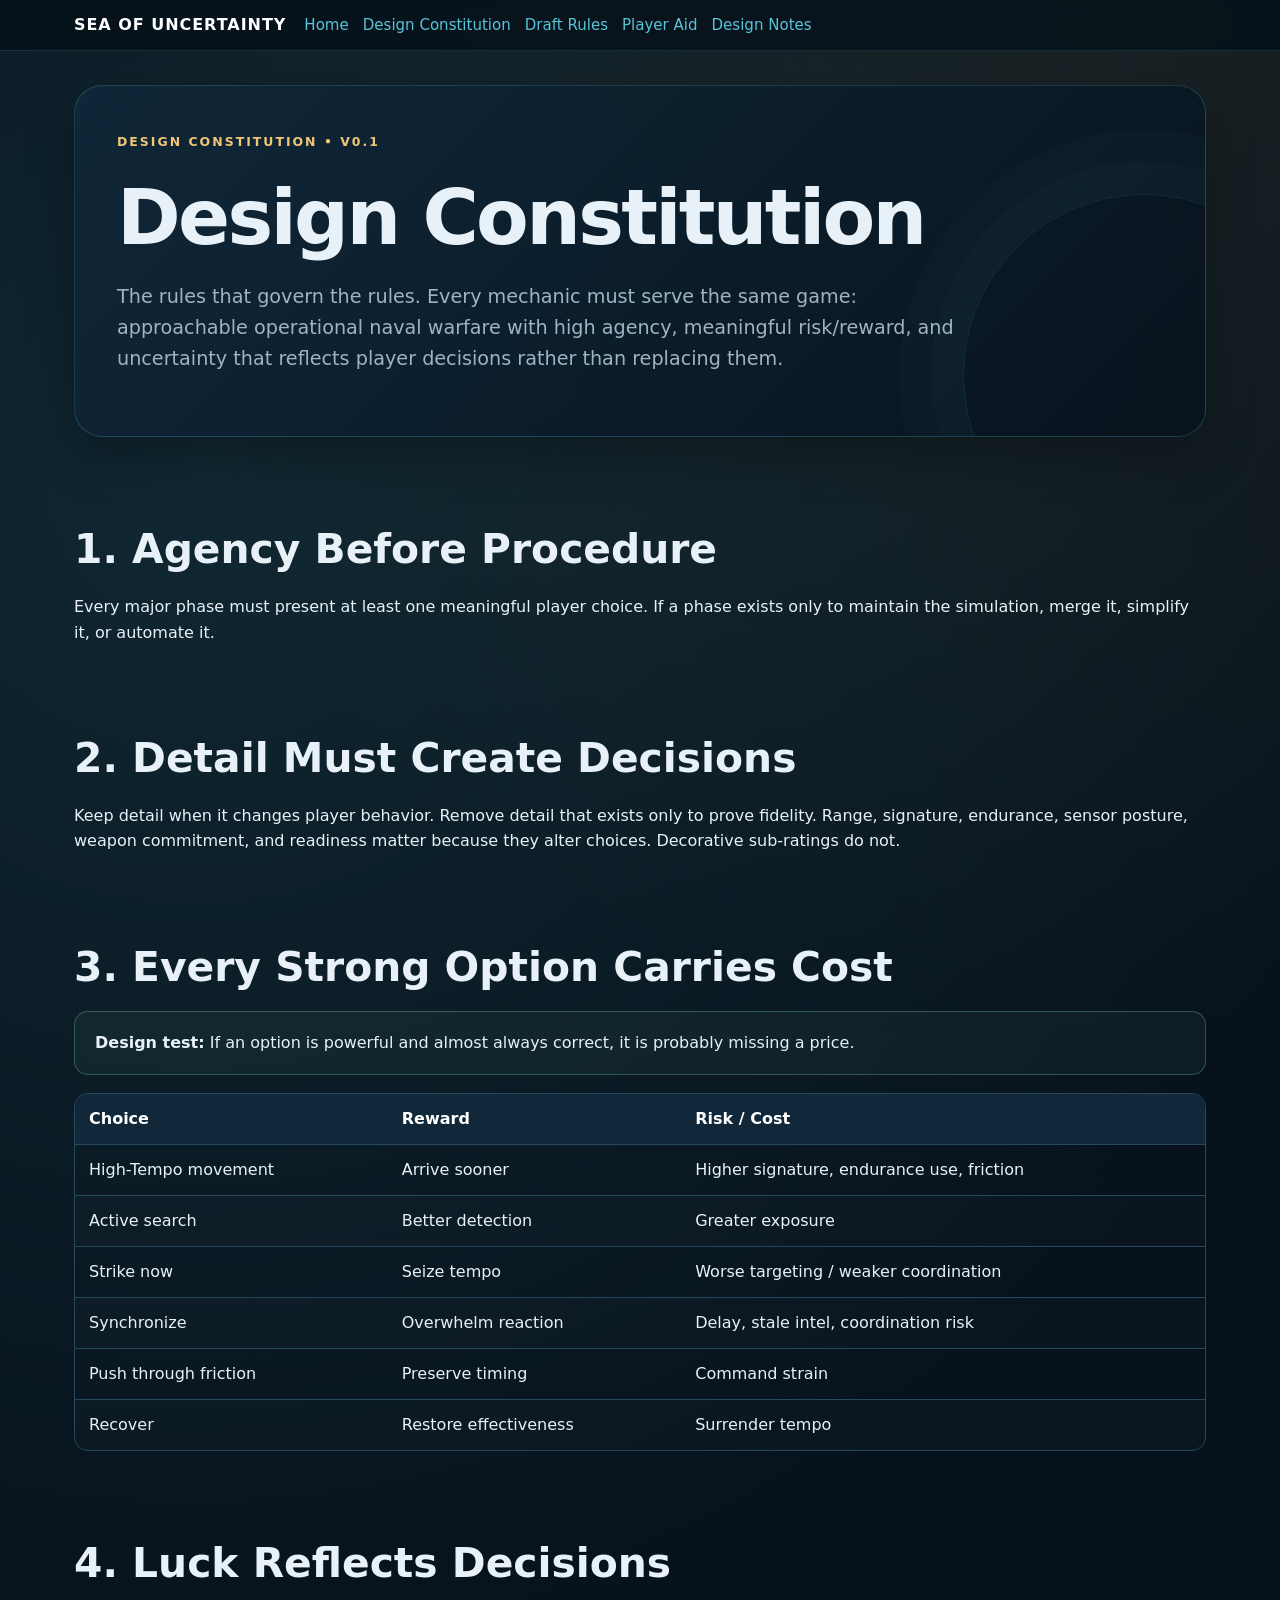
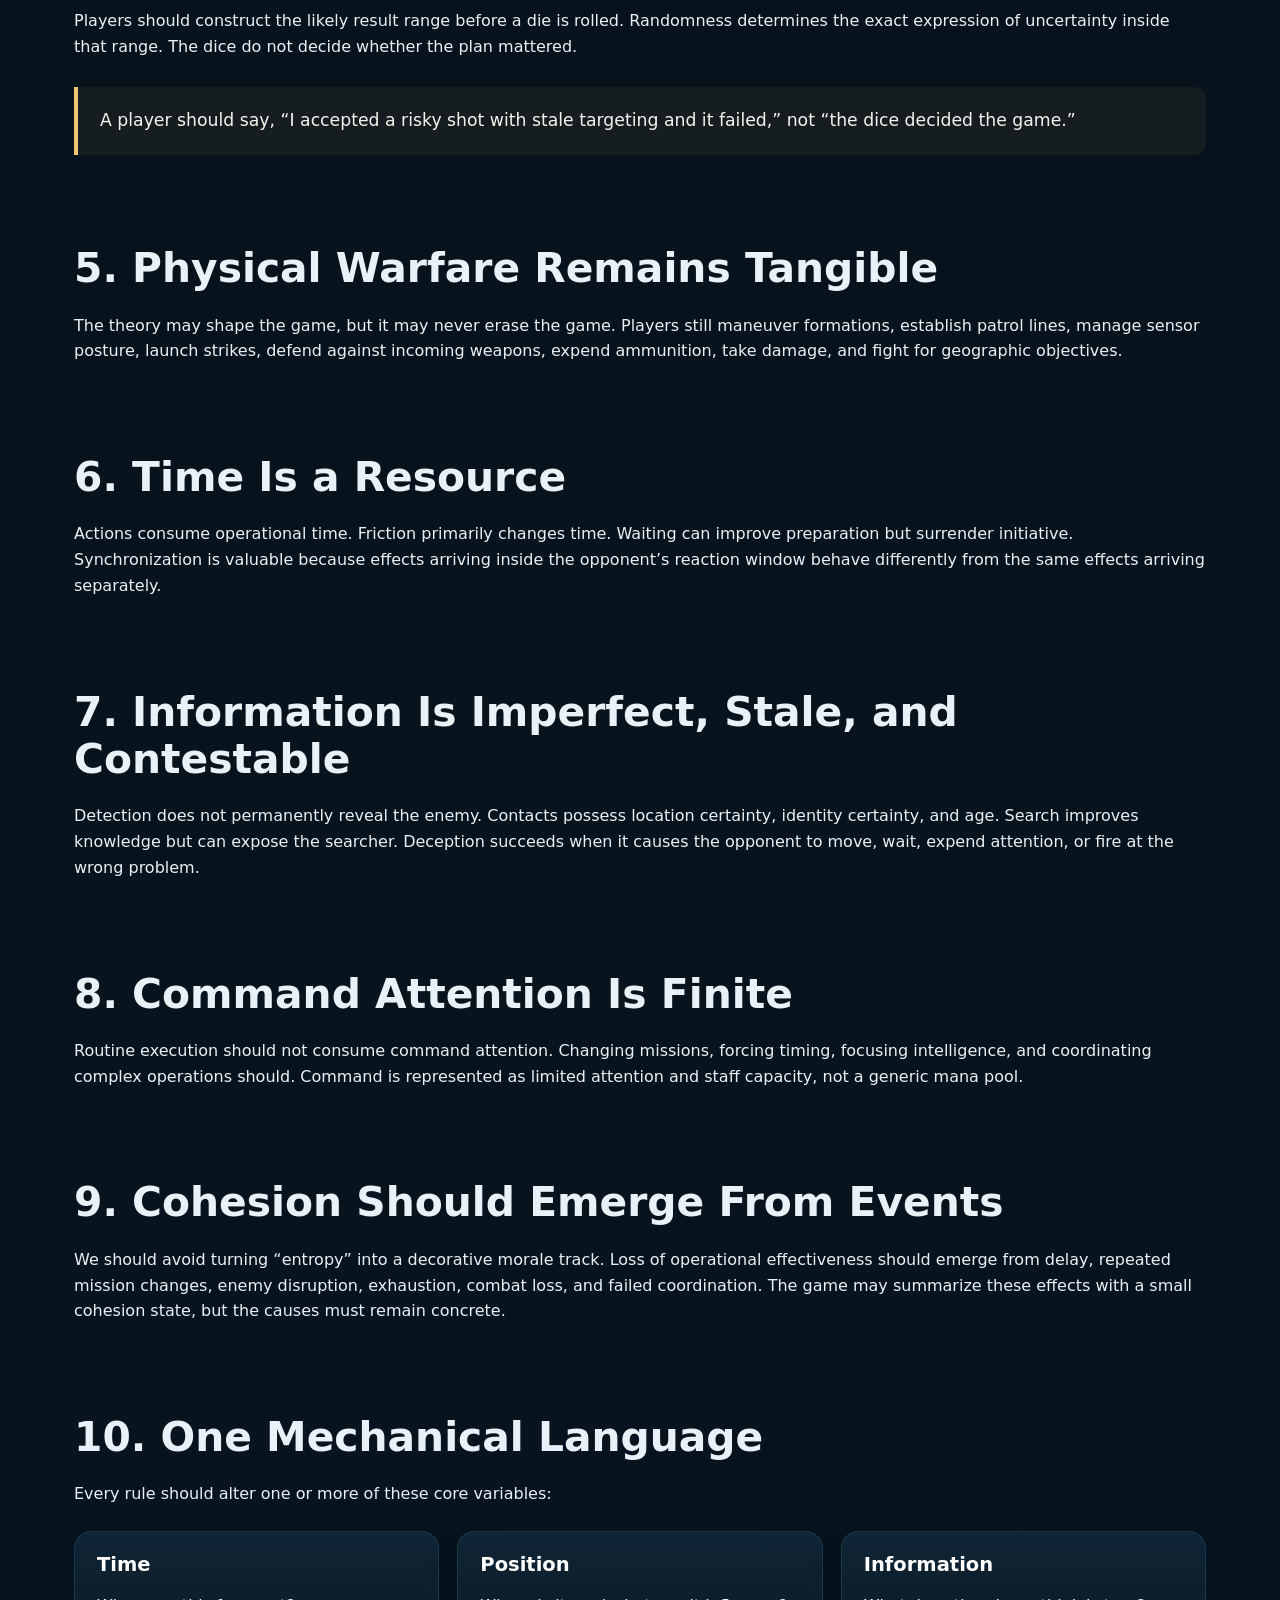
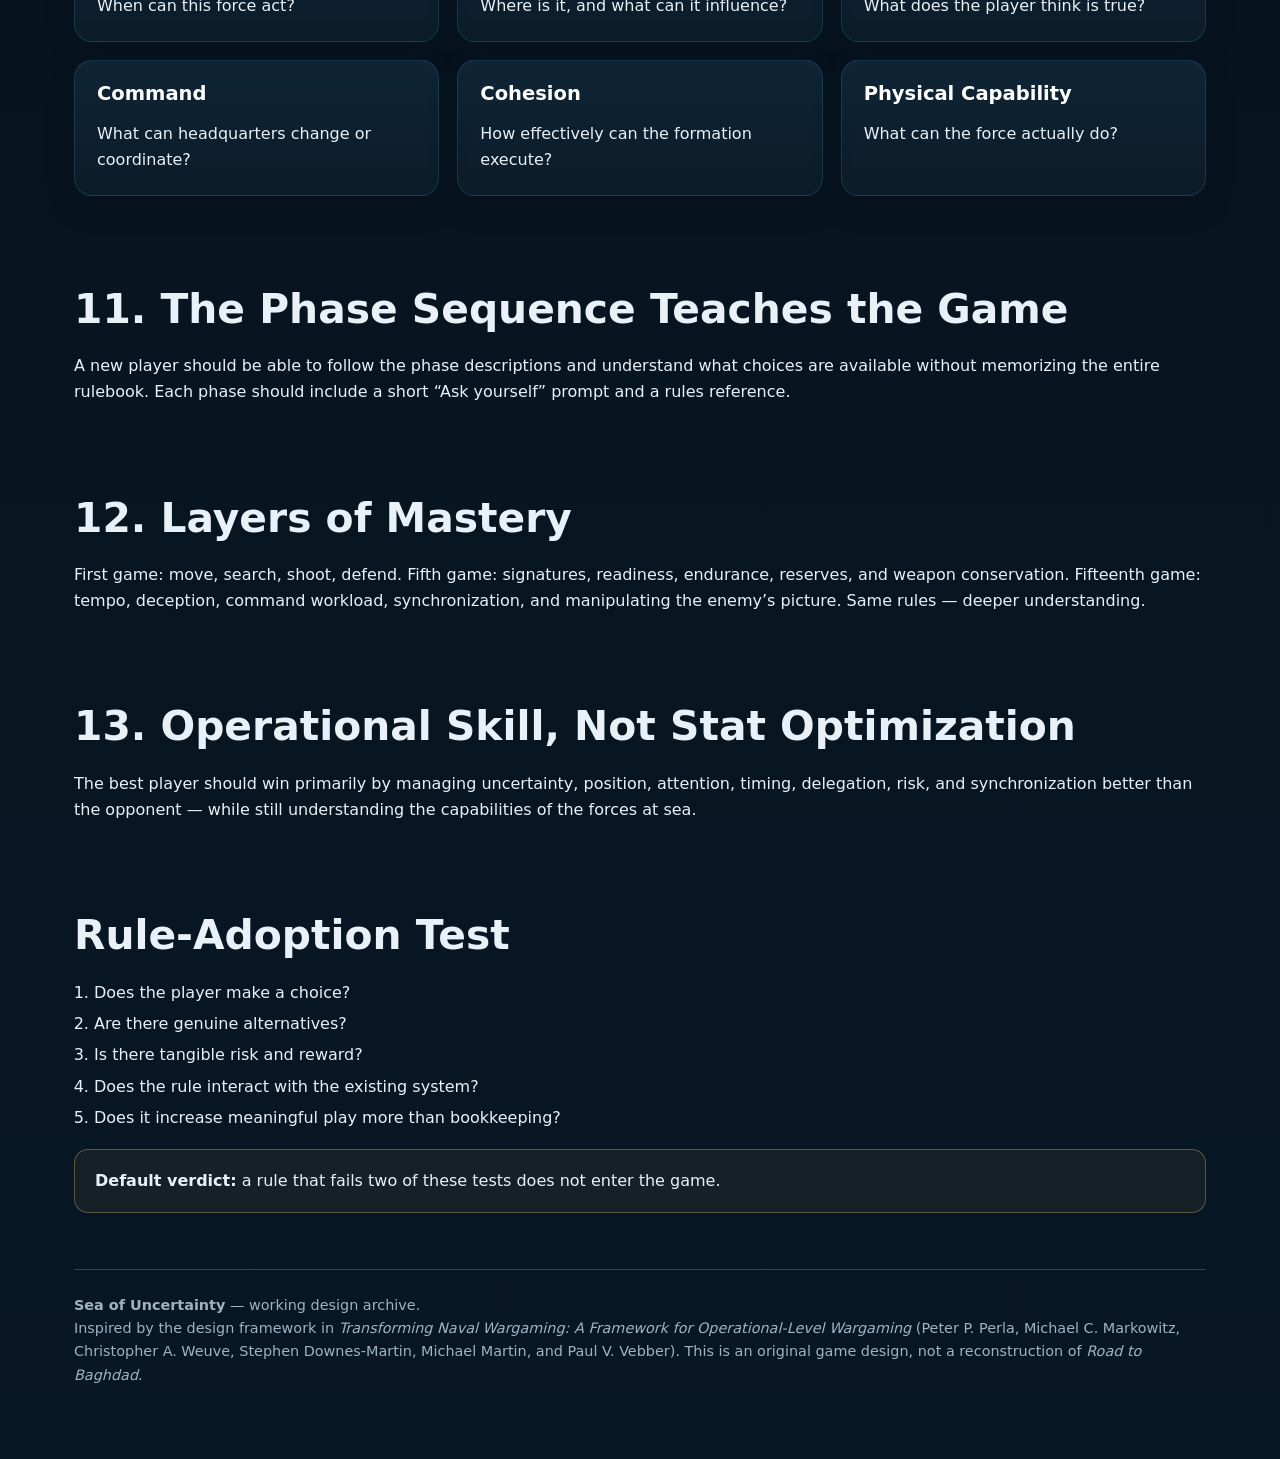
==== docs/rules/SeaOfUncertainty/01_design_constitution.html @ 9f47f304 "Adding the new design for Sea Of Uncertainty rules to the repo" ====
<!doctype html><html lang="en"><head><meta charset="utf-8"><meta name="viewport" content="width=device-width,initial-scale=1">
<title>Sea of Uncertainty — Design Constitution</title><link rel="stylesheet" href="styles.css"></head><body>
<div class="site-nav"><div class="inner">
  <div class="brand">Sea of Uncertainty</div>
  <div class="navlinks">
    <a href="index.html">Home</a>
    <a href="01_design_constitution.html">Design Constitution</a>
    <a href="02_draft_rules_v0_3.html">Draft Rules</a>
    <a href="03_player_aid.html">Player Aid</a>
    <a href="04_design_notes.html">Design Notes</a>
  </div>
</div></div>
<main class="wrap">
<section class="hero"><span class="kicker">Design Constitution • v0.1</span><h1>Design Constitution</h1>
<p class="subtitle">The rules that govern the rules. Every mechanic must serve the same game: approachable operational naval warfare with high agency, meaningful risk/reward, and uncertainty that reflects player decisions rather than replacing them.</p></section>

<h2>1. Agency Before Procedure</h2>
<p>Every major phase must present at least one meaningful player choice. If a phase exists only to maintain the simulation, merge it, simplify it, or automate it.</p>

<h2>2. Detail Must Create Decisions</h2>
<p>Keep detail when it changes player behavior. Remove detail that exists only to prove fidelity. Range, signature, endurance, sensor posture, weapon commitment, and readiness matter because they alter choices. Decorative sub-ratings do not.</p>

<h2>3. Every Strong Option Carries Cost</h2>
<div class="callout good"><strong>Design test:</strong> If an option is powerful and almost always correct, it is probably missing a price.</div>
<table><thead><tr><th>Choice</th><th>Reward</th><th>Risk / Cost</th></tr></thead><tbody>
<tr><td>High-Tempo movement</td><td>Arrive sooner</td><td>Higher signature, endurance use, friction</td></tr>
<tr><td>Active search</td><td>Better detection</td><td>Greater exposure</td></tr>
<tr><td>Strike now</td><td>Seize tempo</td><td>Worse targeting / weaker coordination</td></tr>
<tr><td>Synchronize</td><td>Overwhelm reaction</td><td>Delay, stale intel, coordination risk</td></tr>
<tr><td>Push through friction</td><td>Preserve timing</td><td>Command strain</td></tr>
<tr><td>Recover</td><td>Restore effectiveness</td><td>Surrender tempo</td></tr>
</tbody></table>

<h2>4. Luck Reflects Decisions</h2>
<p>Players should construct the likely result range before a die is rolled. Randomness determines the exact expression of uncertainty inside that range. The dice do not decide whether the plan mattered.</p>
<div class="quote">A player should say, “I accepted a risky shot with stale targeting and it failed,” not “the dice decided the game.”</div>

<h2>5. Physical Warfare Remains Tangible</h2>
<p>The theory may shape the game, but it may never erase the game. Players still maneuver formations, establish patrol lines, manage sensor posture, launch strikes, defend against incoming weapons, expend ammunition, take damage, and fight for geographic objectives.</p>

<h2>6. Time Is a Resource</h2>
<p>Actions consume operational time. Friction primarily changes time. Waiting can improve preparation but surrender initiative. Synchronization is valuable because effects arriving inside the opponent’s reaction window behave differently from the same effects arriving separately.</p>

<h2>7. Information Is Imperfect, Stale, and Contestable</h2>
<p>Detection does not permanently reveal the enemy. Contacts possess location certainty, identity certainty, and age. Search improves knowledge but can expose the searcher. Deception succeeds when it causes the opponent to move, wait, expend attention, or fire at the wrong problem.</p>

<h2>8. Command Attention Is Finite</h2>
<p>Routine execution should not consume command attention. Changing missions, forcing timing, focusing intelligence, and coordinating complex operations should. Command is represented as limited attention and staff capacity, not a generic mana pool.</p>

<h2>9. Cohesion Should Emerge From Events</h2>
<p>We should avoid turning “entropy” into a decorative morale track. Loss of operational effectiveness should emerge from delay, repeated mission changes, enemy disruption, exhaustion, combat loss, and failed coordination. The game may summarize these effects with a small cohesion state, but the causes must remain concrete.</p>

<h2>10. One Mechanical Language</h2>
<p>Every rule should alter one or more of these core variables:</p>
<div class="grid">
<div class="card"><h3>Time</h3><p>When can this force act?</p></div>
<div class="card"><h3>Position</h3><p>Where is it, and what can it influence?</p></div>
<div class="card"><h3>Information</h3><p>What does the player think is true?</p></div>
<div class="card"><h3>Command</h3><p>What can headquarters change or coordinate?</p></div>
<div class="card"><h3>Cohesion</h3><p>How effectively can the formation execute?</p></div>
<div class="card"><h3>Physical Capability</h3><p>What can the force actually do?</p></div>
</div>

<h2>11. The Phase Sequence Teaches the Game</h2>
<p>A new player should be able to follow the phase descriptions and understand what choices are available without memorizing the entire rulebook. Each phase should include a short “Ask yourself” prompt and a rules reference.</p>

<h2>12. Layers of Mastery</h2>
<p>First game: move, search, shoot, defend. Fifth game: signatures, readiness, endurance, reserves, and weapon conservation. Fifteenth game: tempo, deception, command workload, synchronization, and manipulating the enemy’s picture. Same rules — deeper understanding.</p>

<h2>13. Operational Skill, Not Stat Optimization</h2>
<p>The best player should win primarily by managing uncertainty, position, attention, timing, delegation, risk, and synchronization better than the opponent — while still understanding the capabilities of the forces at sea.</p>

<h2>Rule-Adoption Test</h2>
<ol>
<li>Does the player make a choice?</li>
<li>Are there genuine alternatives?</li>
<li>Is there tangible risk and reward?</li>
<li>Does the rule interact with the existing system?</li>
<li>Does it increase meaningful play more than bookkeeping?</li>
</ol>
<div class="callout warn"><strong>Default verdict:</strong> a rule that fails two of these tests does not enter the game.</div>

<footer>
  <strong>Sea of Uncertainty</strong> — working design archive.<br>
  Inspired by the design framework in <em>Transforming Naval Wargaming: A Framework for Operational-Level Wargaming</em>
  (Peter P. Perla, Michael C. Markowitz, Christopher A. Weuve, Stephen Downes-Martin, Michael Martin, and Paul V. Vebber).
  This is an original game design, not a reconstruction of <em>Road to Baghdad</em>.
</footer>
</main></body></html>
---- docs/rules/SeaOfUncertainty/styles.css ----
:root{
  --ink:#e8f1f7;
  --muted:#9fb3c3;
  --bg:#07131d;
  --panel:#0c1d2a;
  --panel2:#10283a;
  --line:#28485d;
  --accent:#59c3d9;
  --accent2:#f0c674;
  --danger:#ef7d7d;
  --good:#80cfa9;
  --shadow:0 18px 50px rgba(0,0,0,.28);
  --radius:18px;
}
*{box-sizing:border-box}
html{scroll-behavior:smooth}
body{
  margin:0;
  font-family:Inter,ui-sans-serif,system-ui,-apple-system,Segoe UI,Roboto,Helvetica,Arial,sans-serif;
  color:var(--ink);
  background:
    radial-gradient(circle at 15% 10%, rgba(89,195,217,.12), transparent 28%),
    radial-gradient(circle at 85% 0%, rgba(240,198,116,.08), transparent 22%),
    linear-gradient(180deg,#06111a 0%,#07131d 55%,#081724 100%);
  line-height:1.62;
}
a{color:var(--accent);text-decoration:none}
a:hover{text-decoration:underline}
.wrap{max-width:1180px;margin:0 auto;padding:34px 24px 72px}
.site-nav{
  position:sticky;top:0;z-index:10;
  backdrop-filter:blur(16px);
  background:rgba(6,17,26,.84);
  border-bottom:1px solid rgba(89,195,217,.16);
}
.site-nav .inner{
  max-width:1180px;margin:0 auto;padding:12px 24px;
  display:flex;gap:18px;align-items:center;flex-wrap:wrap;
}
.brand{font-weight:800;letter-spacing:.06em;text-transform:uppercase;color:#fff}
.navlinks{display:flex;gap:14px;flex-wrap:wrap;font-size:.94rem}
.hero{
  padding:42px;
  border:1px solid rgba(89,195,217,.22);
  background:linear-gradient(135deg,rgba(16,40,58,.92),rgba(7,19,29,.95));
  border-radius:28px;
  box-shadow:var(--shadow);
  position:relative;
  overflow:hidden;
}
.hero:after{
  content:"";
  position:absolute;inset:auto -120px -120px auto;
  width:360px;height:360px;border-radius:50%;
  border:1px solid rgba(89,195,217,.12);
  box-shadow:0 0 0 32px rgba(89,195,217,.025),0 0 0 64px rgba(89,195,217,.018);
}
.kicker{
  display:inline-block;
  font-size:.78rem;font-weight:800;letter-spacing:.16em;text-transform:uppercase;
  color:var(--accent2);margin-bottom:10px
}
h1,h2,h3{line-height:1.15}
h1{font-size:clamp(2.5rem,6vw,5.3rem);margin:.15em 0 .2em;letter-spacing:-.035em}
h2{font-size:clamp(1.7rem,3.2vw,2.55rem);margin:2.2em 0 .5em}
h3{font-size:1.22rem;margin:1.7em 0 .4em;color:#fff}
.subtitle{font-size:1.2rem;color:var(--muted);max-width:850px}
.quote{
  margin:28px 0;padding:20px 22px;border-left:4px solid var(--accent2);
  background:rgba(240,198,116,.06);border-radius:0 12px 12px 0;
  font-size:1.08rem;color:#f5f3eb
}
.grid{display:grid;grid-template-columns:repeat(12,1fr);gap:18px;margin:24px 0}
.card{
  grid-column:span 4;
  padding:22px;border-radius:var(--radius);
  background:linear-gradient(180deg,rgba(16,40,58,.86),rgba(12,29,42,.86));
  border:1px solid rgba(89,195,217,.16);
  box-shadow:0 12px 30px rgba(0,0,0,.16)
}
.card h3{margin-top:0}
.card p:last-child{margin-bottom:0}
.wide{grid-column:span 6}
.full{grid-column:1/-1}
.badge{
  display:inline-flex;align-items:center;gap:7px;
  padding:4px 9px;border-radius:999px;background:rgba(89,195,217,.1);
  color:var(--accent);border:1px solid rgba(89,195,217,.16);
  font-size:.75rem;font-weight:800;letter-spacing:.04em;text-transform:uppercase
}
table{width:100%;border-collapse:separate;border-spacing:0;margin:16px 0 28px;overflow:hidden;border-radius:14px;border:1px solid var(--line)}
th,td{padding:12px 14px;border-bottom:1px solid var(--line);vertical-align:top}
th{background:#10283a;text-align:left;color:#fff}
tr:last-child td{border-bottom:none}
tr:nth-child(even) td{background:rgba(255,255,255,.012)}
.callout{
  padding:18px 20px;margin:18px 0;border:1px solid rgba(89,195,217,.2);
  background:rgba(89,195,217,.055);border-radius:14px
}
.callout.good{border-color:rgba(128,207,169,.3);background:rgba(128,207,169,.06)}
.callout.warn{border-color:rgba(240,198,116,.32);background:rgba(240,198,116,.06)}
.callout.danger{border-color:rgba(239,125,125,.28);background:rgba(239,125,125,.05)}
.phase{
  margin:18px 0;padding:22px;border-radius:16px;
  border:1px solid var(--line);background:rgba(12,29,42,.74)
}
.phase-no{
  float:left;width:42px;height:42px;border-radius:50%;
  display:grid;place-items:center;margin-right:14px;
  background:var(--accent);color:#06111a;font-weight:900
}
.phase h3{margin:0 0 4px}
.phase .ask{color:var(--accent2);font-weight:800}
ul,ol{padding-left:1.25rem}
li{margin:.34em 0}
hr{border:0;border-top:1px solid var(--line);margin:36px 0}
footer{margin-top:56px;padding-top:24px;border-top:1px solid var(--line);color:var(--muted);font-size:.9rem}
.small{font-size:.9rem;color:var(--muted)}
code,pre{font-family:ui-monospace,SFMono-Regular,Consolas,monospace}
pre{
  padding:16px;overflow:auto;border-radius:12px;background:#06111a;border:1px solid var(--line);color:#ccecf4
}
.risk{color:var(--danger);font-weight:700}
.reward{color:var(--good);font-weight:700}
.choice-row{
  display:grid;grid-template-columns:1.1fr 1.2fr 1.2fr;gap:10px;
  padding:12px 0;border-bottom:1px dashed rgba(159,179,195,.2)
}
.choice-row:last-child{border-bottom:0}
.toc{columns:2;column-gap:28px}
.toc a{display:block;padding:5px 0;break-inside:avoid}
details{
  margin:12px 0;padding:14px 16px;border-radius:12px;border:1px solid var(--line);background:rgba(12,29,42,.55)
}
summary{cursor:pointer;font-weight:800;color:#fff}
@media(max-width:850px){
  .card,.wide{grid-column:1/-1}
  .hero{padding:28px}
  .toc{columns:1}
  .choice-row{grid-template-columns:1fr}
}
@media print{
  .site-nav{display:none}
  body{background:#fff;color:#111}
  .wrap{max-width:none;padding:0}
  .hero,.card,.phase,.callout,details{box-shadow:none;background:#fff;color:#111;border-color:#bbb}
  h1,h2,h3,.brand,th,summary{color:#111}
  .subtitle,.small,footer{color:#444}
  table{border-color:#999}
  th{background:#eee}
  a{color:#111}
  .quote{background:#f6f6f6;color:#111}
}
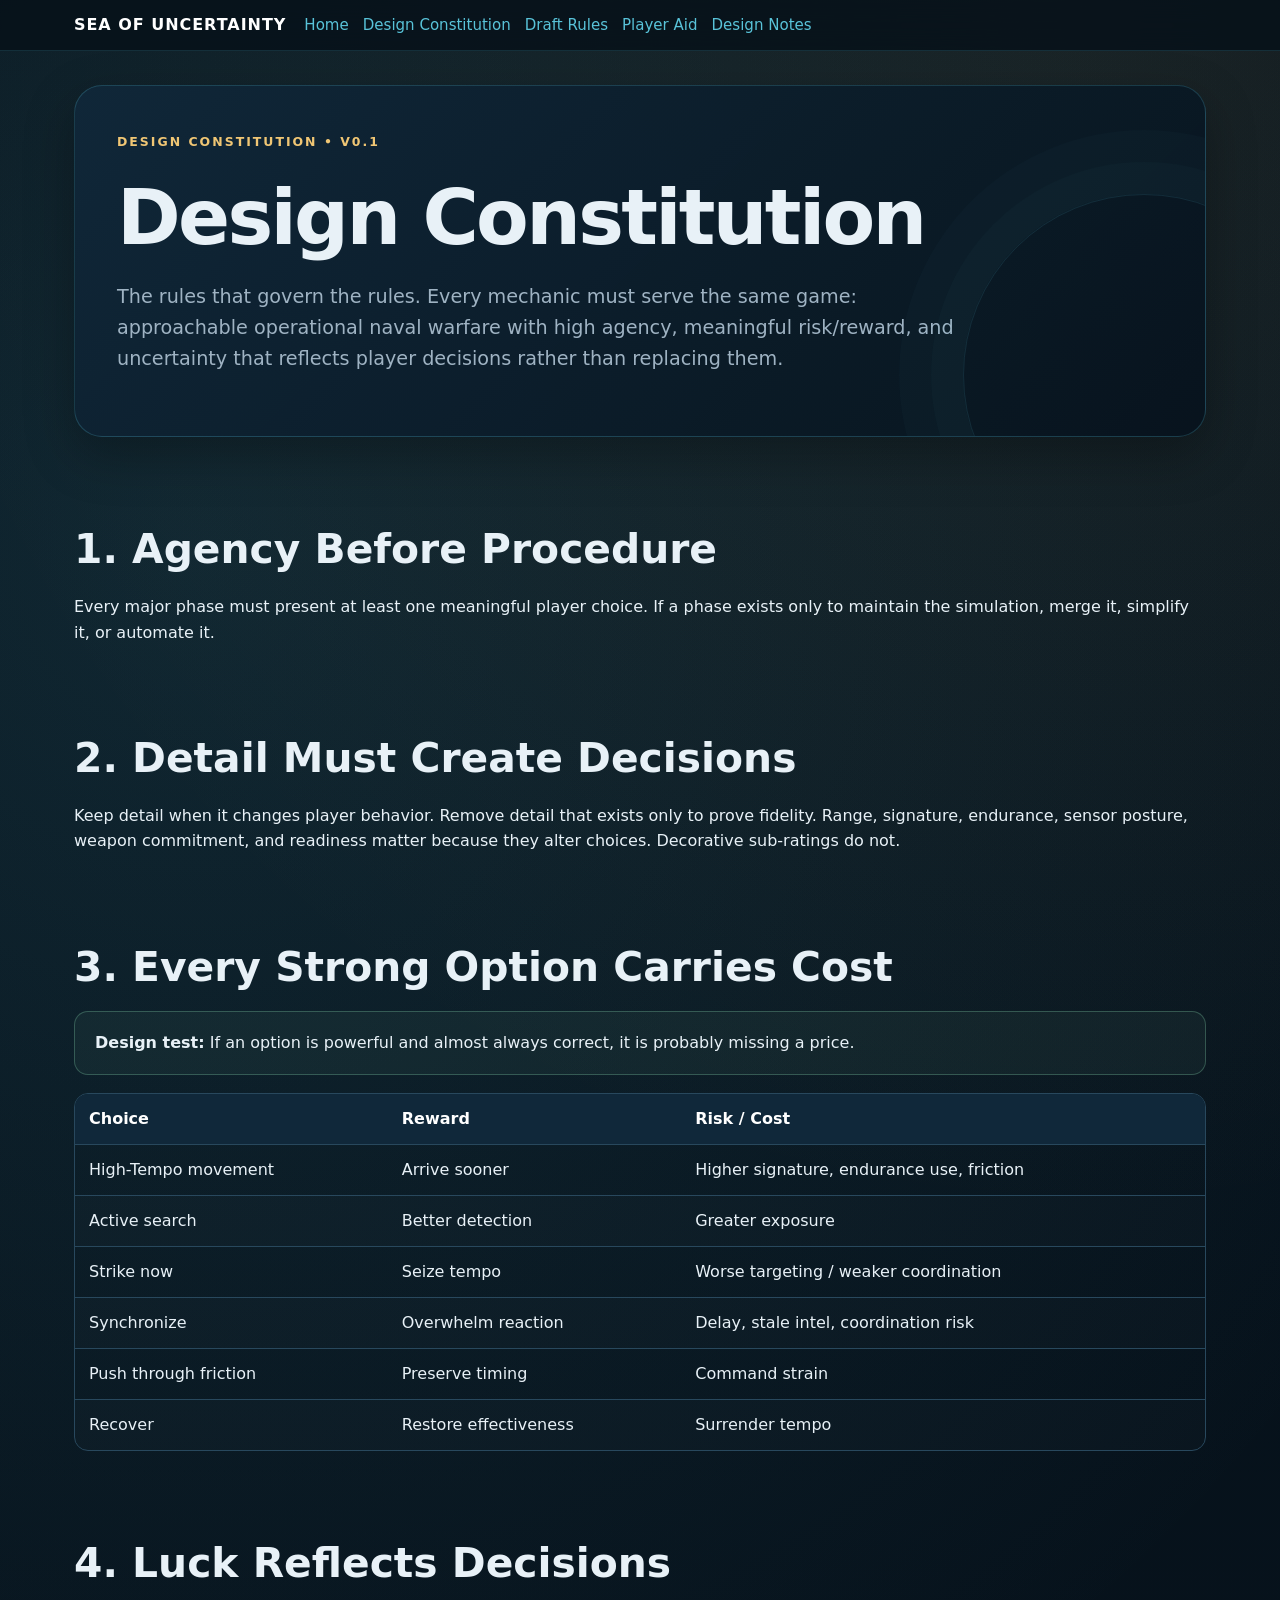
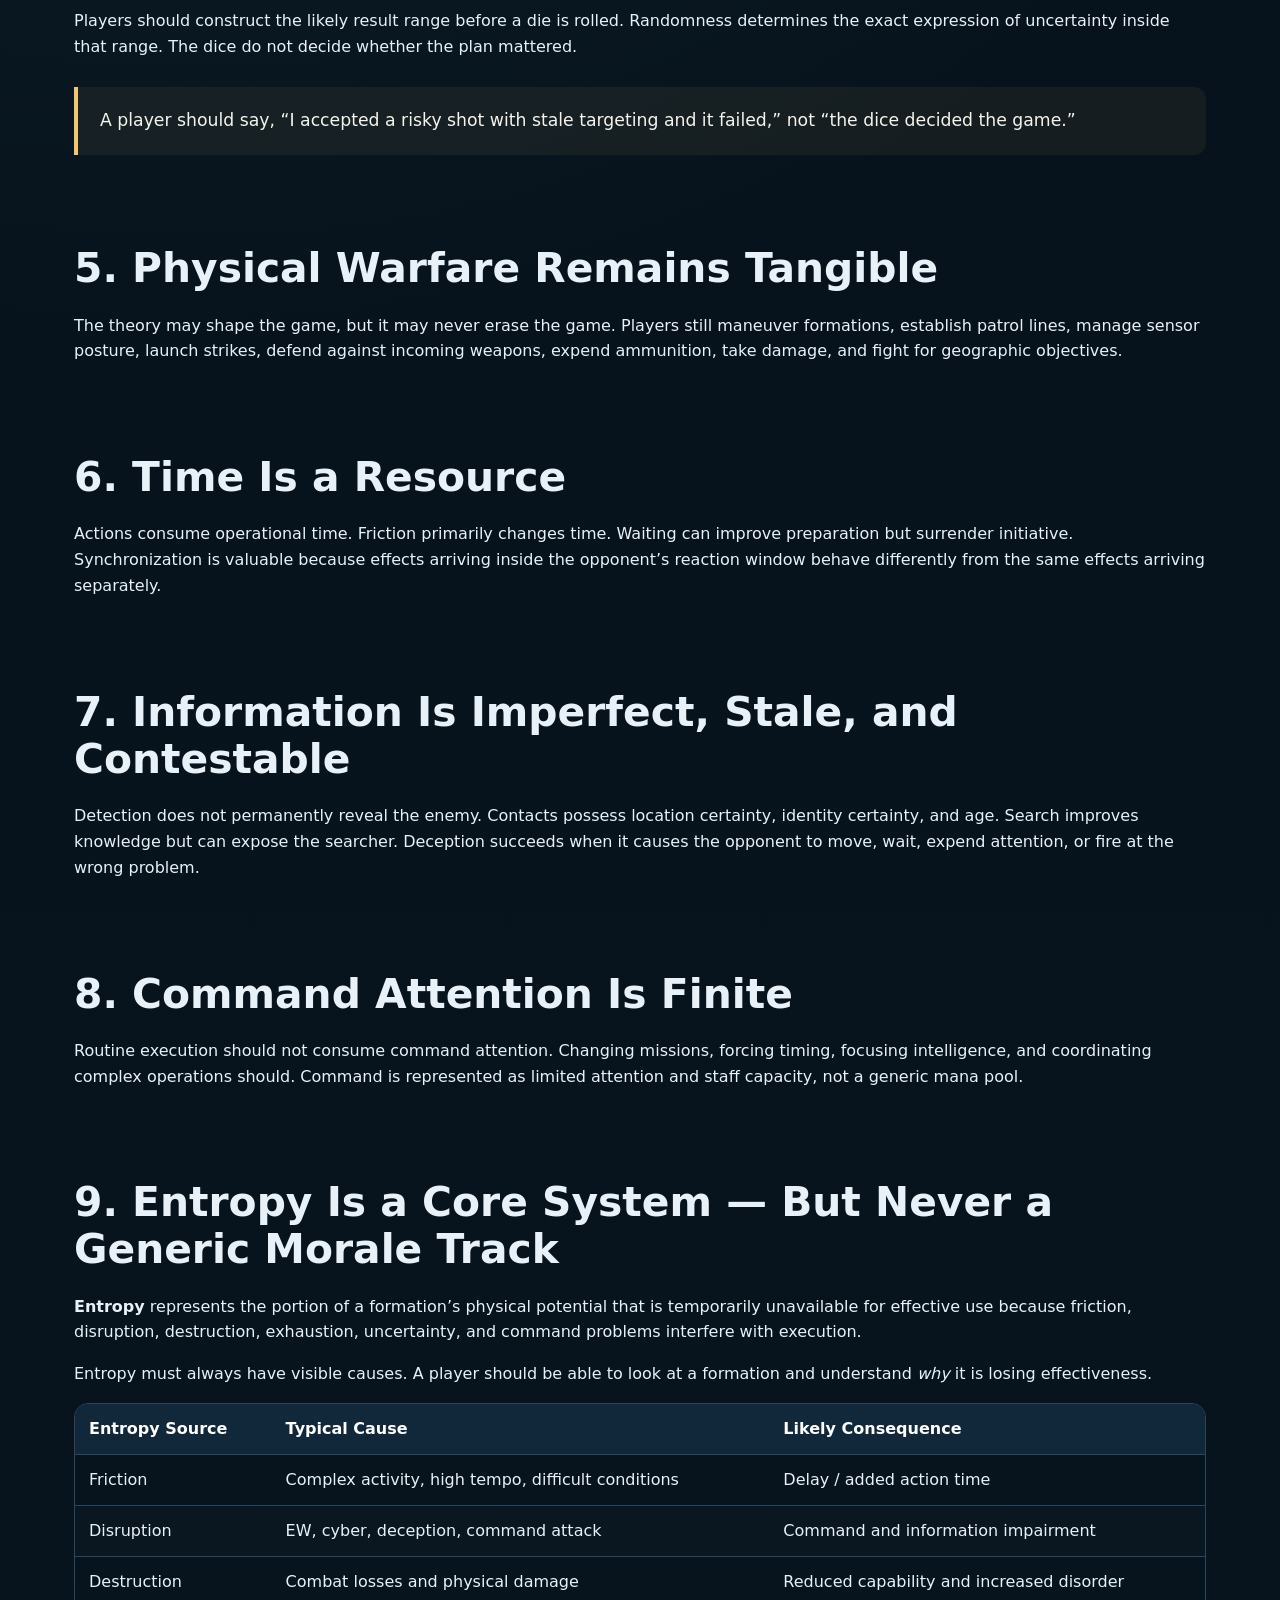
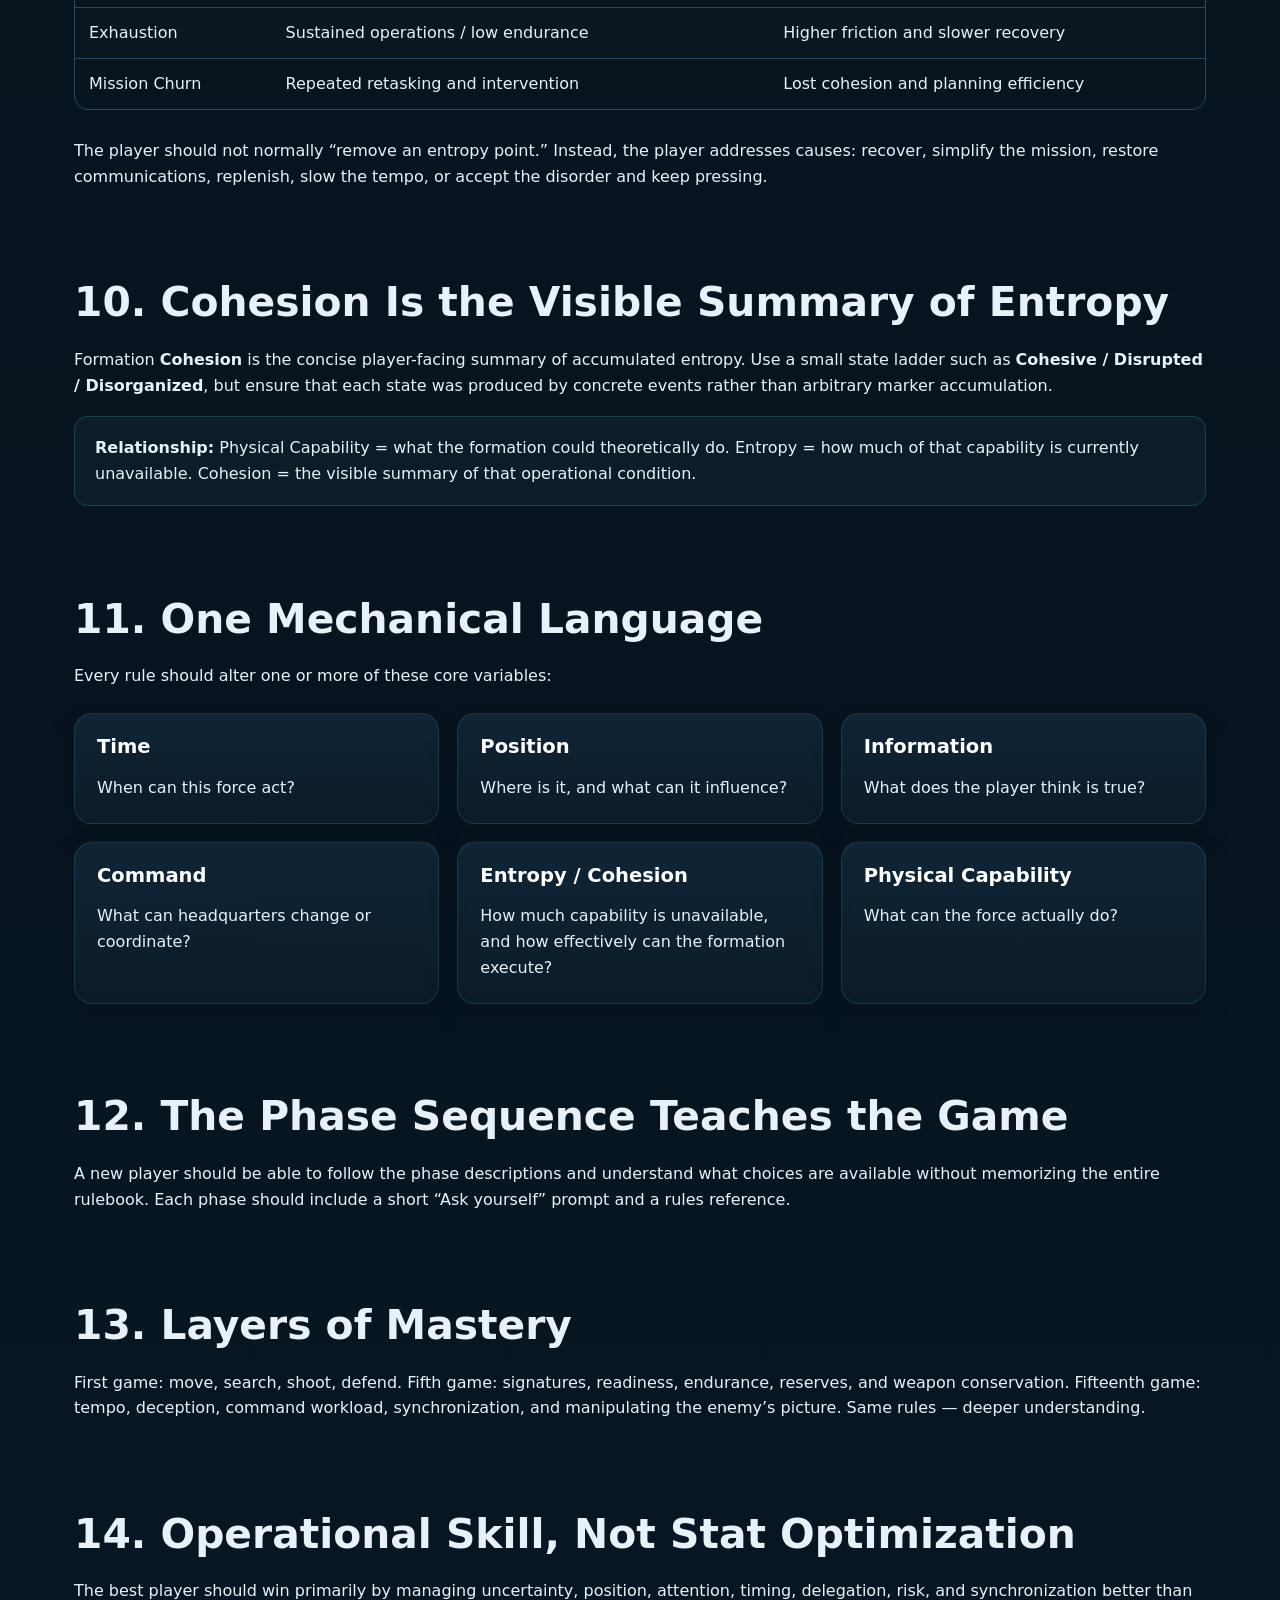
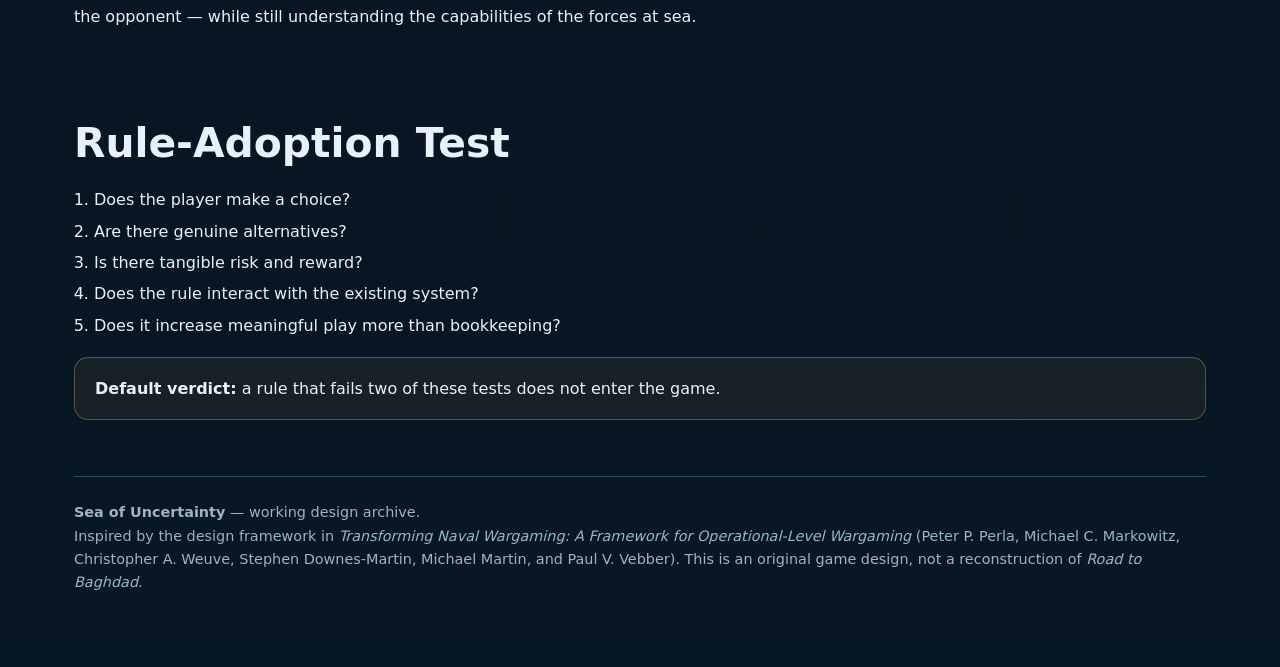
==== commit 621de604: "Push edited rules for Sea Of Uncertainty" ====
--- a/docs/rules/SeaOfUncertainty/01_design_constitution.html
+++ b/docs/rules/SeaOfUncertainty/01_design_constitution.html
@@ -47,27 +47,40 @@
 <h2>8. Command Attention Is Finite</h2>
 <p>Routine execution should not consume command attention. Changing missions, forcing timing, focusing intelligence, and coordinating complex operations should. Command is represented as limited attention and staff capacity, not a generic mana pool.</p>
 
-<h2>9. Cohesion Should Emerge From Events</h2>
-<p>We should avoid turning “entropy” into a decorative morale track. Loss of operational effectiveness should emerge from delay, repeated mission changes, enemy disruption, exhaustion, combat loss, and failed coordination. The game may summarize these effects with a small cohesion state, but the causes must remain concrete.</p>
+<h2>9. Entropy Is a Core System — But Never a Generic Morale Track</h2>
+<p><strong>Entropy</strong> represents the portion of a formation’s physical potential that is temporarily unavailable for effective use because friction, disruption, destruction, exhaustion, uncertainty, and command problems interfere with execution.</p>
+<p>Entropy must always have visible causes. A player should be able to look at a formation and understand <em>why</em> it is losing effectiveness.</p>
+<table><thead><tr><th>Entropy Source</th><th>Typical Cause</th><th>Likely Consequence</th></tr></thead><tbody>
+<tr><td>Friction</td><td>Complex activity, high tempo, difficult conditions</td><td>Delay / added action time</td></tr>
+<tr><td>Disruption</td><td>EW, cyber, deception, command attack</td><td>Command and information impairment</td></tr>
+<tr><td>Destruction</td><td>Combat losses and physical damage</td><td>Reduced capability and increased disorder</td></tr>
+<tr><td>Exhaustion</td><td>Sustained operations / low endurance</td><td>Higher friction and slower recovery</td></tr>
+<tr><td>Mission Churn</td><td>Repeated retasking and intervention</td><td>Lost cohesion and planning efficiency</td></tr>
+</tbody></table>
+<p>The player should not normally “remove an entropy point.” Instead, the player addresses causes: recover, simplify the mission, restore communications, replenish, slow the tempo, or accept the disorder and keep pressing.</p>
 
-<h2>10. One Mechanical Language</h2>
+<h2>10. Cohesion Is the Visible Summary of Entropy</h2>
+<p>Formation <strong>Cohesion</strong> is the concise player-facing summary of accumulated entropy. Use a small state ladder such as <strong>Cohesive / Disrupted / Disorganized</strong>, but ensure that each state was produced by concrete events rather than arbitrary marker accumulation.</p>
+<div class="callout"><strong>Relationship:</strong> Physical Capability = what the formation could theoretically do. Entropy = how much of that capability is currently unavailable. Cohesion = the visible summary of that operational condition.</div>
+
+<h2>11. One Mechanical Language</h2>
 <p>Every rule should alter one or more of these core variables:</p>
 <div class="grid">
 <div class="card"><h3>Time</h3><p>When can this force act?</p></div>
 <div class="card"><h3>Position</h3><p>Where is it, and what can it influence?</p></div>
 <div class="card"><h3>Information</h3><p>What does the player think is true?</p></div>
 <div class="card"><h3>Command</h3><p>What can headquarters change or coordinate?</p></div>
-<div class="card"><h3>Cohesion</h3><p>How effectively can the formation execute?</p></div>
+<div class="card"><h3>Entropy / Cohesion</h3><p>How much capability is unavailable, and how effectively can the formation execute?</p></div>
 <div class="card"><h3>Physical Capability</h3><p>What can the force actually do?</p></div>
 </div>
 
-<h2>11. The Phase Sequence Teaches the Game</h2>
+<h2>12. The Phase Sequence Teaches the Game</h2>
 <p>A new player should be able to follow the phase descriptions and understand what choices are available without memorizing the entire rulebook. Each phase should include a short “Ask yourself” prompt and a rules reference.</p>
 
-<h2>12. Layers of Mastery</h2>
+<h2>13. Layers of Mastery</h2>
 <p>First game: move, search, shoot, defend. Fifth game: signatures, readiness, endurance, reserves, and weapon conservation. Fifteenth game: tempo, deception, command workload, synchronization, and manipulating the enemy’s picture. Same rules — deeper understanding.</p>
 
-<h2>13. Operational Skill, Not Stat Optimization</h2>
+<h2>14. Operational Skill, Not Stat Optimization</h2>
 <p>The best player should win primarily by managing uncertainty, position, attention, timing, delegation, risk, and synchronization better than the opponent — while still understanding the capabilities of the forces at sea.</p>
 
 <h2>Rule-Adoption Test</h2>
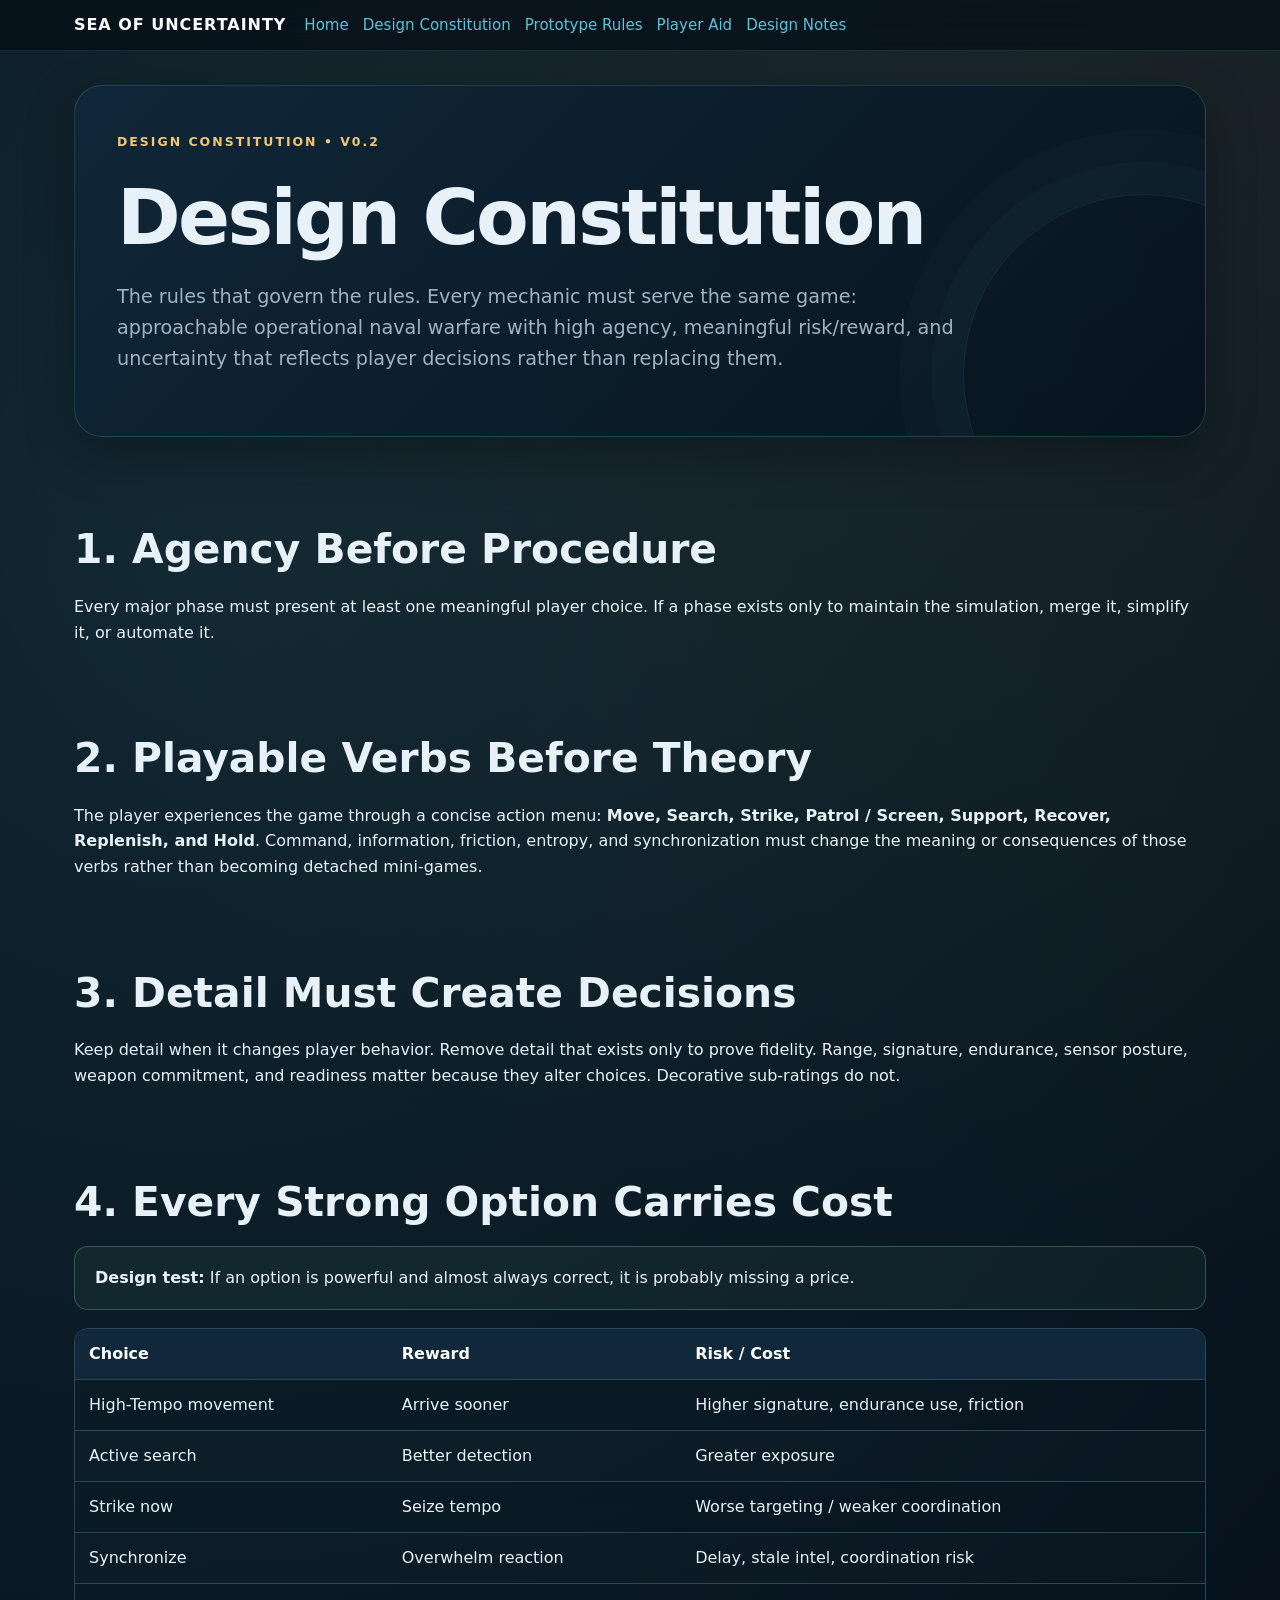
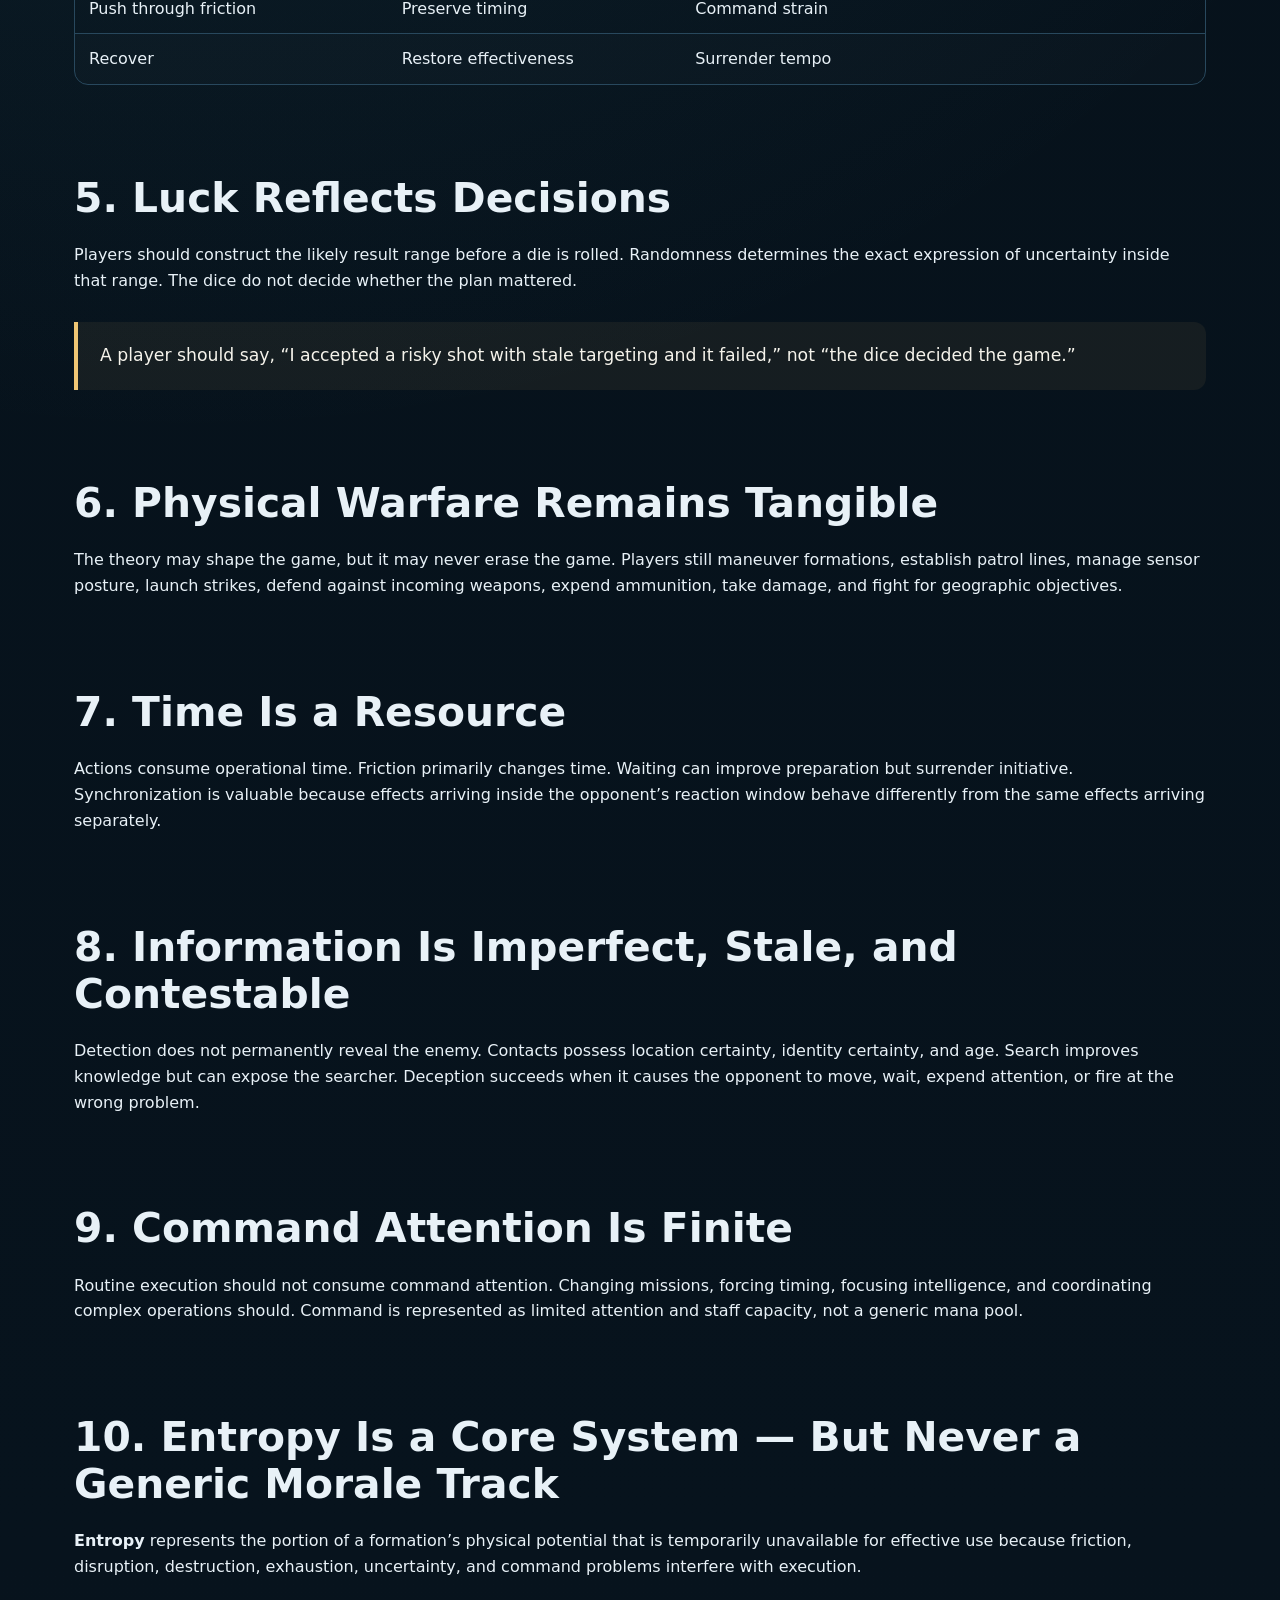
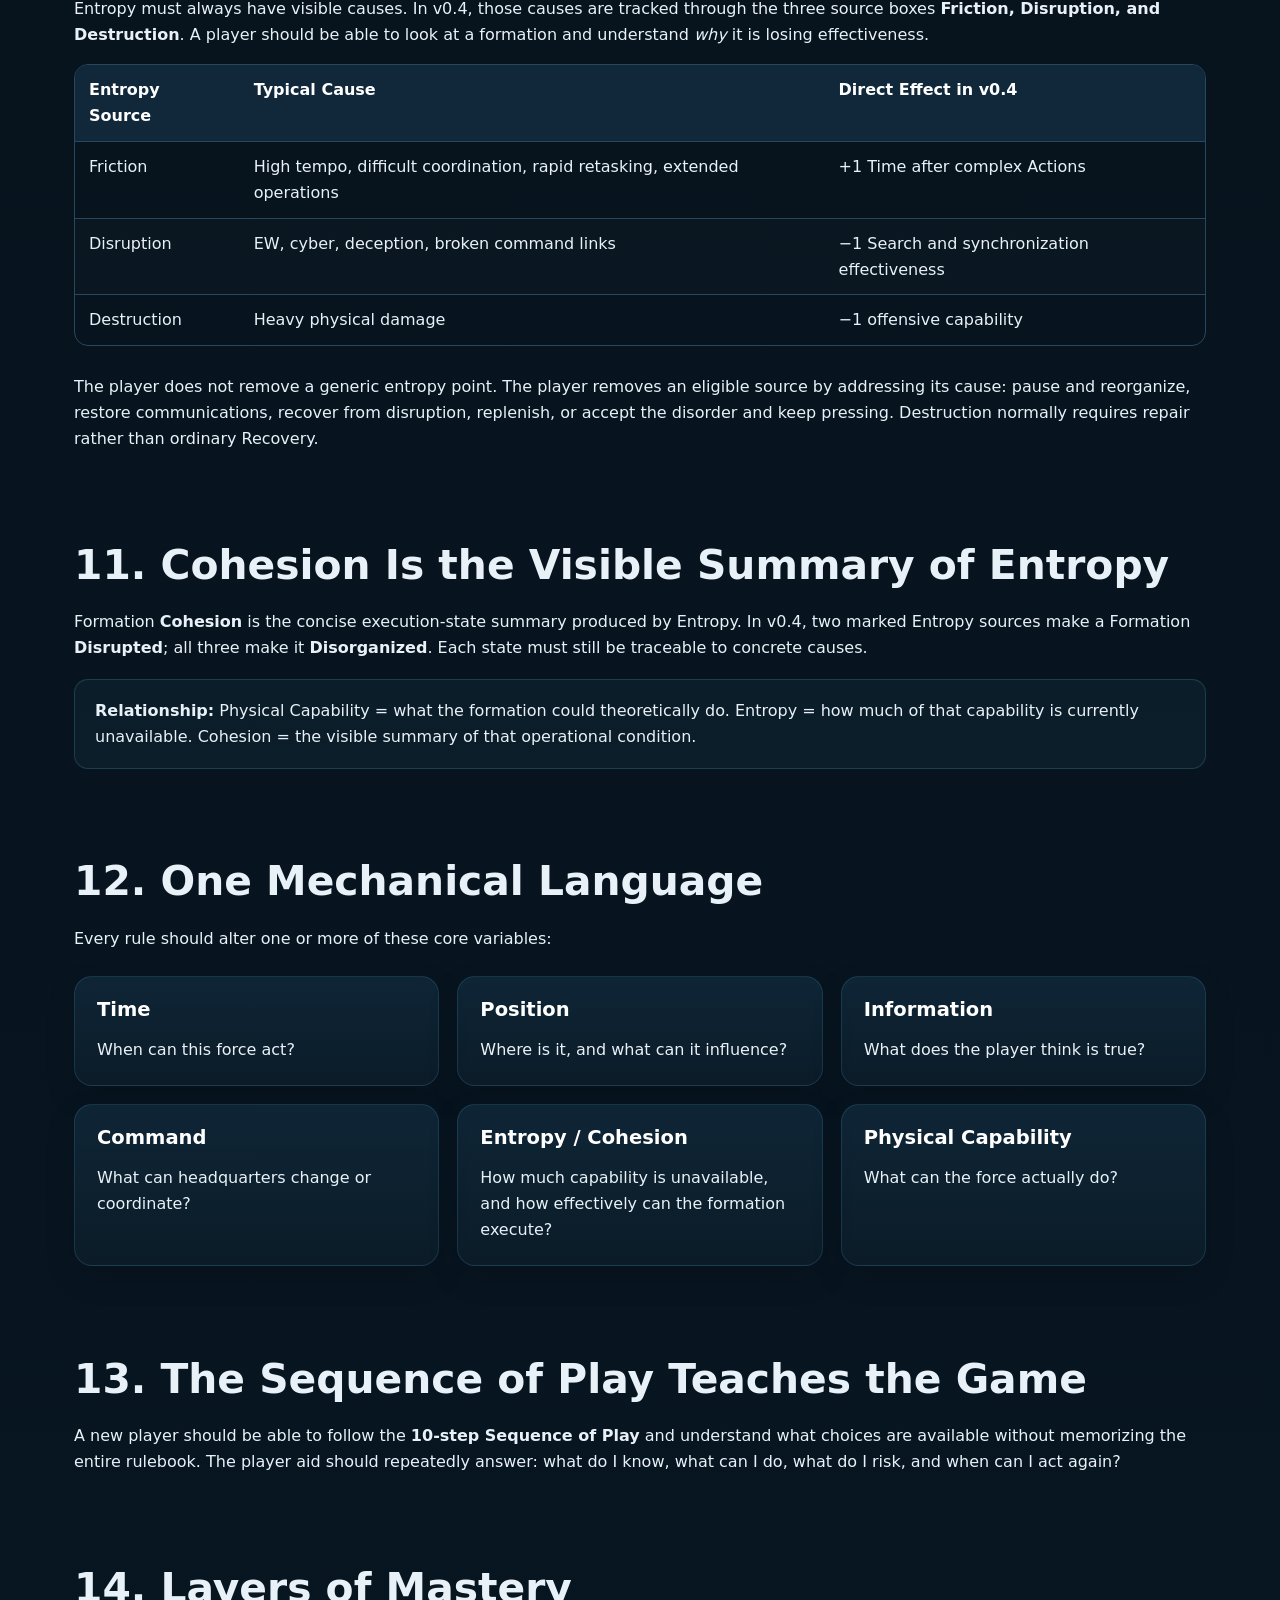
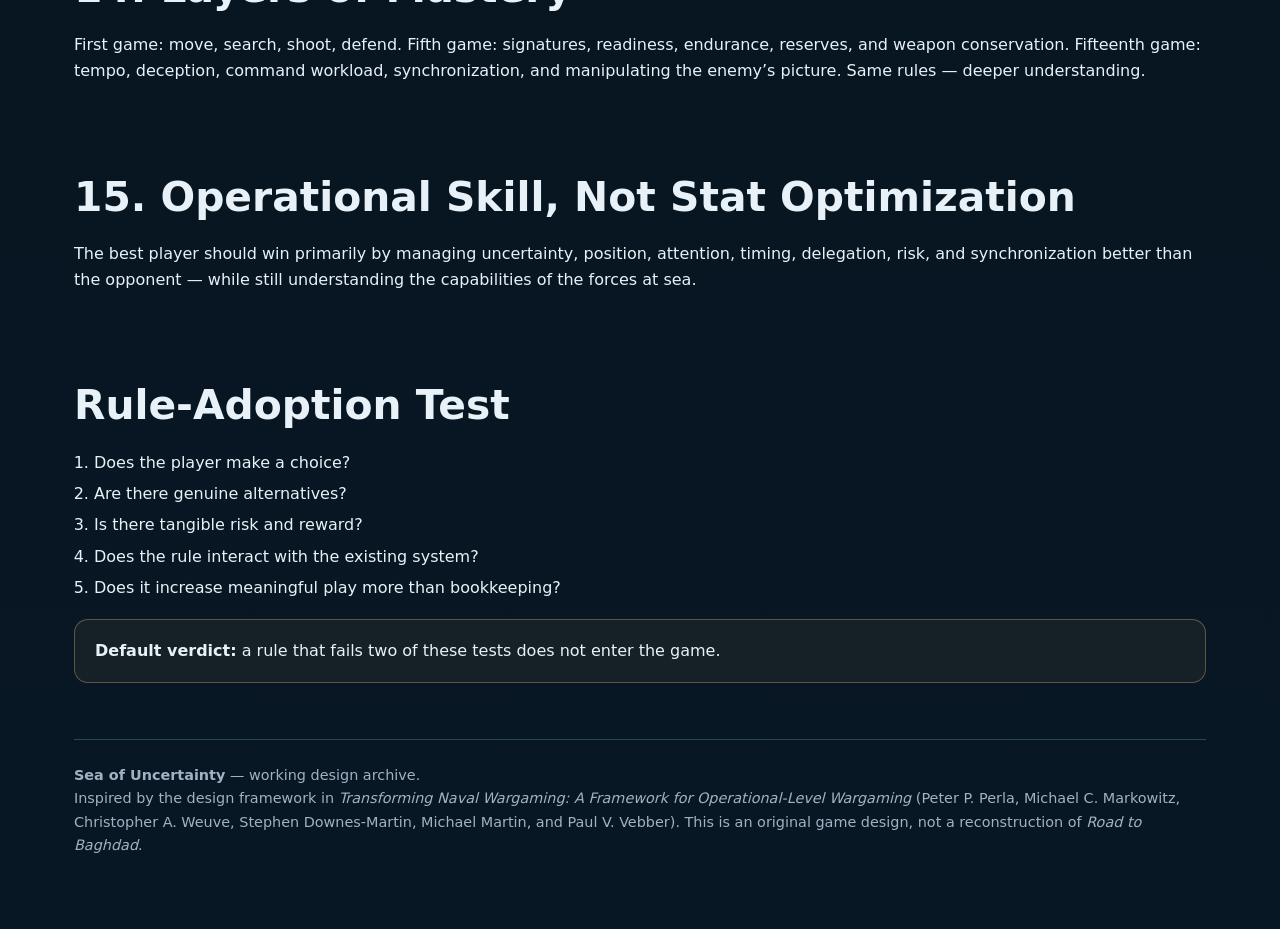
==== commit cb385db1: "Updating the SoD rule set that is included in this repo bundle." ====
--- a/docs/rules/SeaOfUncertainty/01_design_constitution.html
+++ b/docs/rules/SeaOfUncertainty/01_design_constitution.html
@@ -5,22 +5,25 @@
   <div class="navlinks">
     <a href="index.html">Home</a>
     <a href="01_design_constitution.html">Design Constitution</a>
-    <a href="02_draft_rules_v0_3.html">Draft Rules</a>
+    <a href="02_prototype_rules_v0_4.html">Prototype Rules</a>
     <a href="03_player_aid.html">Player Aid</a>
     <a href="04_design_notes.html">Design Notes</a>
   </div>
 </div></div>
 <main class="wrap">
-<section class="hero"><span class="kicker">Design Constitution • v0.1</span><h1>Design Constitution</h1>
+<section class="hero"><span class="kicker">Design Constitution • v0.2</span><h1>Design Constitution</h1>
 <p class="subtitle">The rules that govern the rules. Every mechanic must serve the same game: approachable operational naval warfare with high agency, meaningful risk/reward, and uncertainty that reflects player decisions rather than replacing them.</p></section>
 
 <h2>1. Agency Before Procedure</h2>
 <p>Every major phase must present at least one meaningful player choice. If a phase exists only to maintain the simulation, merge it, simplify it, or automate it.</p>
 
-<h2>2. Detail Must Create Decisions</h2>
+<h2>2. Playable Verbs Before Theory</h2>
+<p>The player experiences the game through a concise action menu: <strong>Move, Search, Strike, Patrol / Screen, Support, Recover, Replenish, and Hold</strong>. Command, information, friction, entropy, and synchronization must change the meaning or consequences of those verbs rather than becoming detached mini-games.</p>
+
+<h2>3. Detail Must Create Decisions</h2>
 <p>Keep detail when it changes player behavior. Remove detail that exists only to prove fidelity. Range, signature, endurance, sensor posture, weapon commitment, and readiness matter because they alter choices. Decorative sub-ratings do not.</p>
 
-<h2>3. Every Strong Option Carries Cost</h2>
+<h2>4. Every Strong Option Carries Cost</h2>
 <div class="callout good"><strong>Design test:</strong> If an option is powerful and almost always correct, it is probably missing a price.</div>
 <table><thead><tr><th>Choice</th><th>Reward</th><th>Risk / Cost</th></tr></thead><tbody>
 <tr><td>High-Tempo movement</td><td>Arrive sooner</td><td>Higher signature, endurance use, friction</td></tr>
@@ -31,39 +34,37 @@
 <tr><td>Recover</td><td>Restore effectiveness</td><td>Surrender tempo</td></tr>
 </tbody></table>
 
-<h2>4. Luck Reflects Decisions</h2>
+<h2>5. Luck Reflects Decisions</h2>
 <p>Players should construct the likely result range before a die is rolled. Randomness determines the exact expression of uncertainty inside that range. The dice do not decide whether the plan mattered.</p>
 <div class="quote">A player should say, “I accepted a risky shot with stale targeting and it failed,” not “the dice decided the game.”</div>
 
-<h2>5. Physical Warfare Remains Tangible</h2>
+<h2>6. Physical Warfare Remains Tangible</h2>
 <p>The theory may shape the game, but it may never erase the game. Players still maneuver formations, establish patrol lines, manage sensor posture, launch strikes, defend against incoming weapons, expend ammunition, take damage, and fight for geographic objectives.</p>
 
-<h2>6. Time Is a Resource</h2>
+<h2>7. Time Is a Resource</h2>
 <p>Actions consume operational time. Friction primarily changes time. Waiting can improve preparation but surrender initiative. Synchronization is valuable because effects arriving inside the opponent’s reaction window behave differently from the same effects arriving separately.</p>
 
-<h2>7. Information Is Imperfect, Stale, and Contestable</h2>
+<h2>8. Information Is Imperfect, Stale, and Contestable</h2>
 <p>Detection does not permanently reveal the enemy. Contacts possess location certainty, identity certainty, and age. Search improves knowledge but can expose the searcher. Deception succeeds when it causes the opponent to move, wait, expend attention, or fire at the wrong problem.</p>
 
-<h2>8. Command Attention Is Finite</h2>
+<h2>9. Command Attention Is Finite</h2>
 <p>Routine execution should not consume command attention. Changing missions, forcing timing, focusing intelligence, and coordinating complex operations should. Command is represented as limited attention and staff capacity, not a generic mana pool.</p>
 
-<h2>9. Entropy Is a Core System — But Never a Generic Morale Track</h2>
+<h2>10. Entropy Is a Core System — But Never a Generic Morale Track</h2>
 <p><strong>Entropy</strong> represents the portion of a formation’s physical potential that is temporarily unavailable for effective use because friction, disruption, destruction, exhaustion, uncertainty, and command problems interfere with execution.</p>
-<p>Entropy must always have visible causes. A player should be able to look at a formation and understand <em>why</em> it is losing effectiveness.</p>
-<table><thead><tr><th>Entropy Source</th><th>Typical Cause</th><th>Likely Consequence</th></tr></thead><tbody>
-<tr><td>Friction</td><td>Complex activity, high tempo, difficult conditions</td><td>Delay / added action time</td></tr>
-<tr><td>Disruption</td><td>EW, cyber, deception, command attack</td><td>Command and information impairment</td></tr>
-<tr><td>Destruction</td><td>Combat losses and physical damage</td><td>Reduced capability and increased disorder</td></tr>
-<tr><td>Exhaustion</td><td>Sustained operations / low endurance</td><td>Higher friction and slower recovery</td></tr>
-<tr><td>Mission Churn</td><td>Repeated retasking and intervention</td><td>Lost cohesion and planning efficiency</td></tr>
+<p>Entropy must always have visible causes. In v0.4, those causes are tracked through the three source boxes <strong>Friction, Disruption, and Destruction</strong>. A player should be able to look at a formation and understand <em>why</em> it is losing effectiveness.</p>
+<table><thead><tr><th>Entropy Source</th><th>Typical Cause</th><th>Direct Effect in v0.4</th></tr></thead><tbody>
+<tr><td>Friction</td><td>High tempo, difficult coordination, rapid retasking, extended operations</td><td>+1 Time after complex Actions</td></tr>
+<tr><td>Disruption</td><td>EW, cyber, deception, broken command links</td><td>−1 Search and synchronization effectiveness</td></tr>
+<tr><td>Destruction</td><td>Heavy physical damage</td><td>−1 offensive capability</td></tr>
 </tbody></table>
-<p>The player should not normally “remove an entropy point.” Instead, the player addresses causes: recover, simplify the mission, restore communications, replenish, slow the tempo, or accept the disorder and keep pressing.</p>
+<p>The player does not remove a generic entropy point. The player removes an eligible source by addressing its cause: pause and reorganize, restore communications, recover from disruption, replenish, or accept the disorder and keep pressing. Destruction normally requires repair rather than ordinary Recovery.</p>
 
-<h2>10. Cohesion Is the Visible Summary of Entropy</h2>
-<p>Formation <strong>Cohesion</strong> is the concise player-facing summary of accumulated entropy. Use a small state ladder such as <strong>Cohesive / Disrupted / Disorganized</strong>, but ensure that each state was produced by concrete events rather than arbitrary marker accumulation.</p>
+<h2>11. Cohesion Is the Visible Summary of Entropy</h2>
+<p>Formation <strong>Cohesion</strong> is the concise execution-state summary produced by Entropy. In v0.4, two marked Entropy sources make a Formation <strong>Disrupted</strong>; all three make it <strong>Disorganized</strong>. Each state must still be traceable to concrete causes.</p>
 <div class="callout"><strong>Relationship:</strong> Physical Capability = what the formation could theoretically do. Entropy = how much of that capability is currently unavailable. Cohesion = the visible summary of that operational condition.</div>
 
-<h2>11. One Mechanical Language</h2>
+<h2>12. One Mechanical Language</h2>
 <p>Every rule should alter one or more of these core variables:</p>
 <div class="grid">
 <div class="card"><h3>Time</h3><p>When can this force act?</p></div>
@@ -74,13 +75,13 @@
 <div class="card"><h3>Physical Capability</h3><p>What can the force actually do?</p></div>
 </div>
 
-<h2>12. The Phase Sequence Teaches the Game</h2>
-<p>A new player should be able to follow the phase descriptions and understand what choices are available without memorizing the entire rulebook. Each phase should include a short “Ask yourself” prompt and a rules reference.</p>
+<h2>13. The Sequence of Play Teaches the Game</h2>
+<p>A new player should be able to follow the <strong>10-step Sequence of Play</strong> and understand what choices are available without memorizing the entire rulebook. The player aid should repeatedly answer: what do I know, what can I do, what do I risk, and when can I act again?</p>
 
-<h2>13. Layers of Mastery</h2>
+<h2>14. Layers of Mastery</h2>
 <p>First game: move, search, shoot, defend. Fifth game: signatures, readiness, endurance, reserves, and weapon conservation. Fifteenth game: tempo, deception, command workload, synchronization, and manipulating the enemy’s picture. Same rules — deeper understanding.</p>
 
-<h2>14. Operational Skill, Not Stat Optimization</h2>
+<h2>15. Operational Skill, Not Stat Optimization</h2>
 <p>The best player should win primarily by managing uncertainty, position, attention, timing, delegation, risk, and synchronization better than the opponent — while still understanding the capabilities of the forces at sea.</p>
 
 <h2>Rule-Adoption Test</h2>
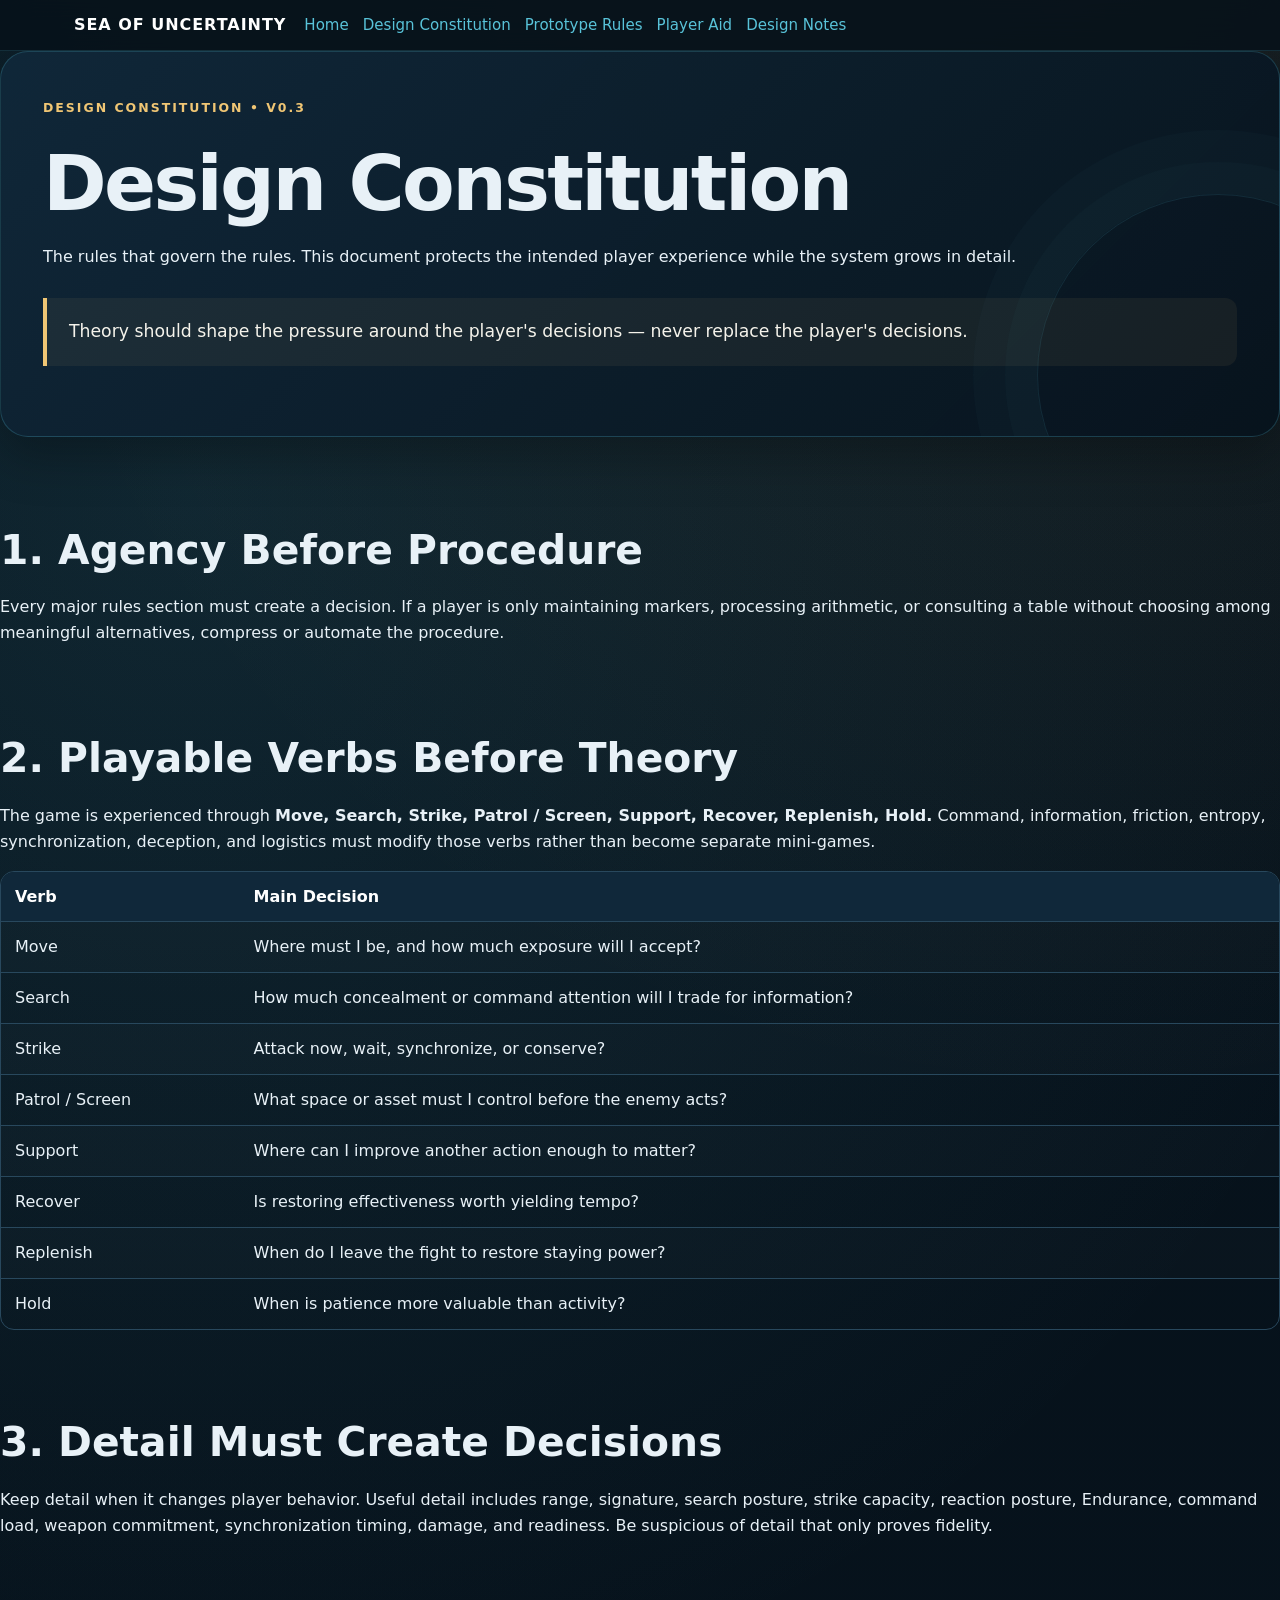
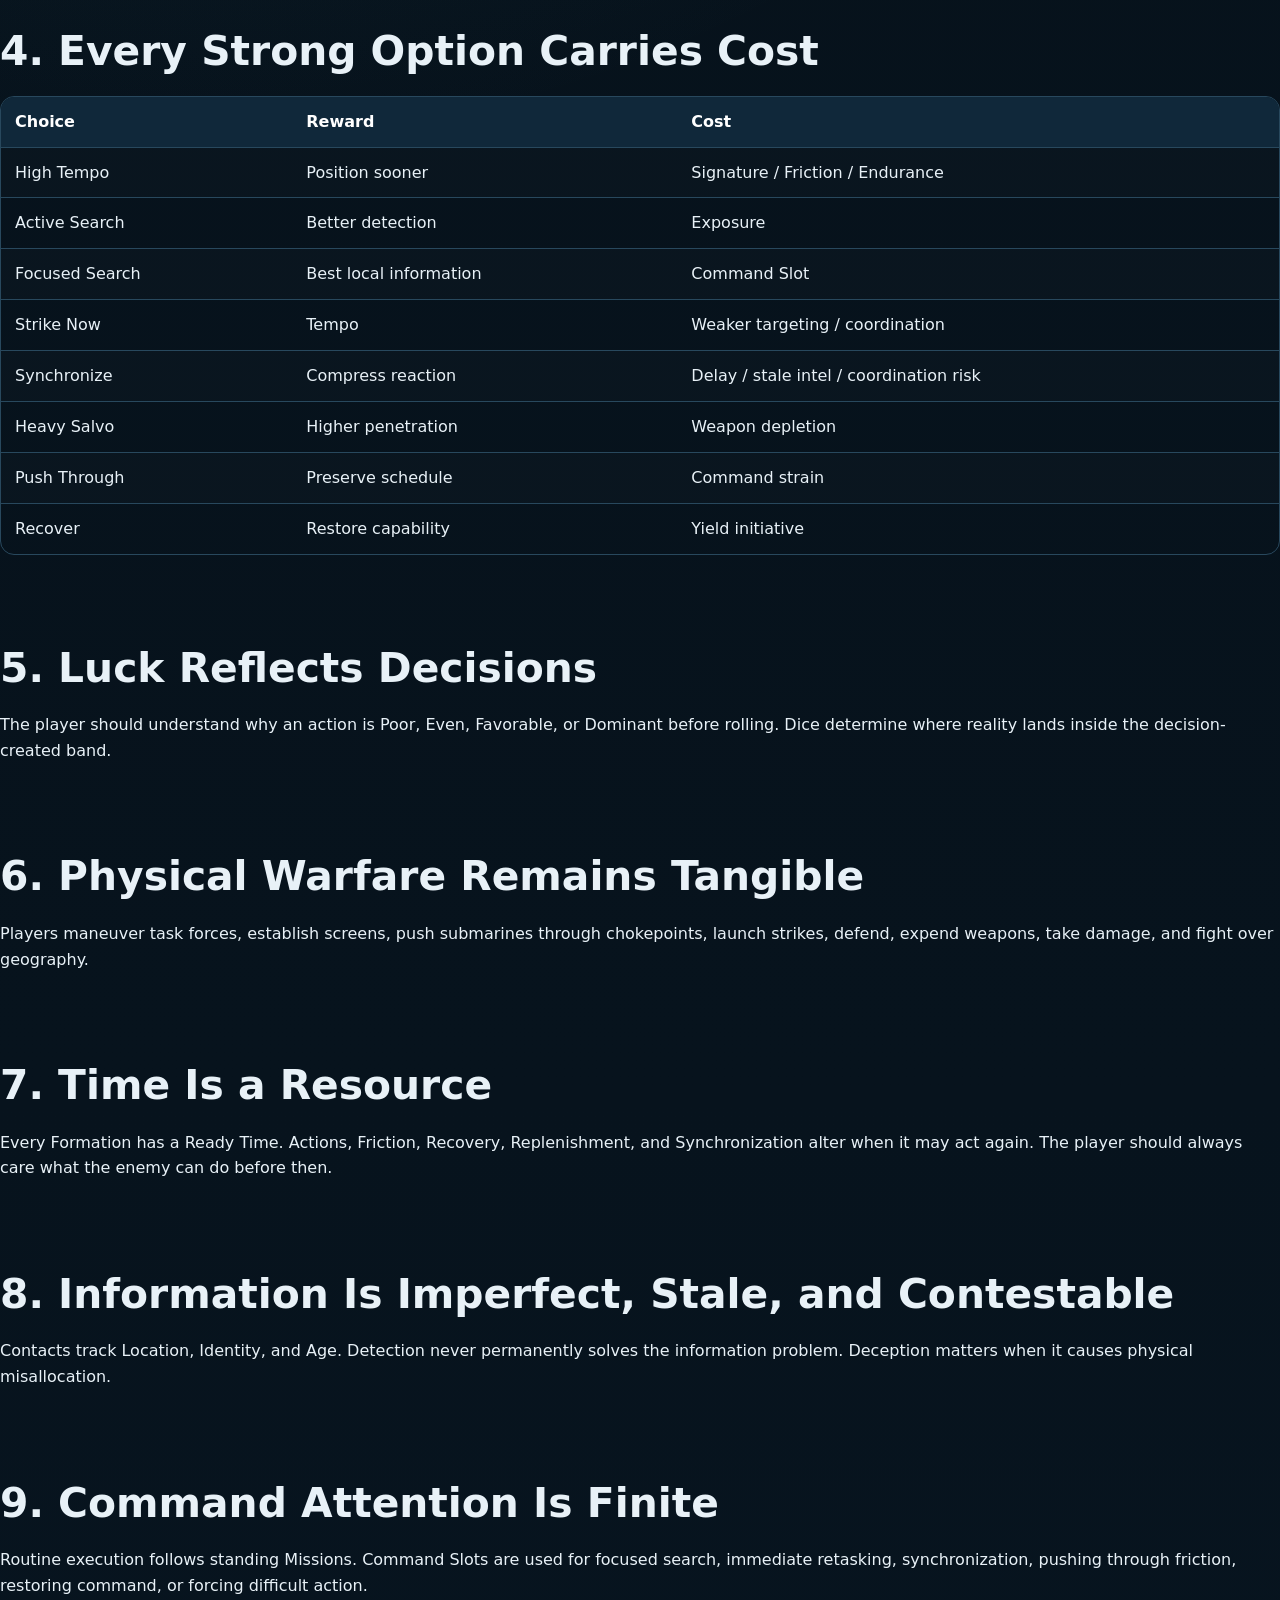
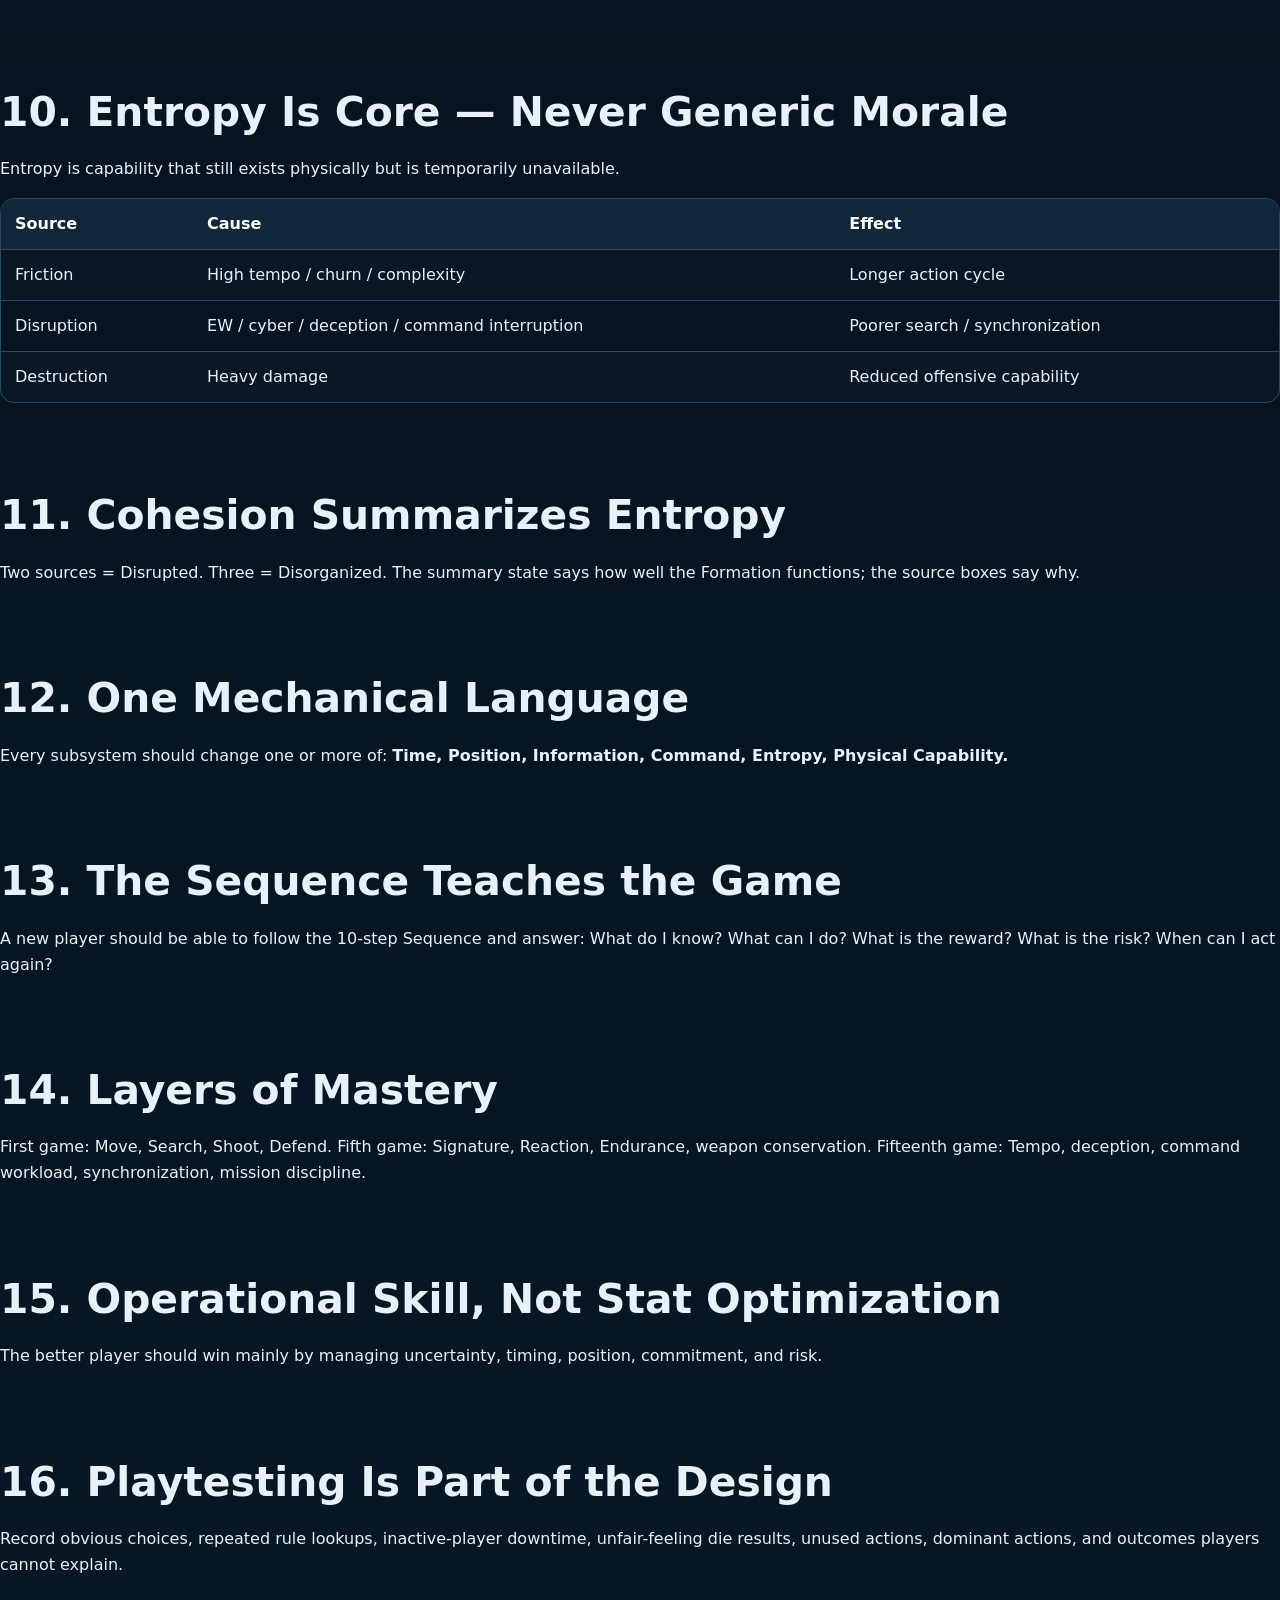
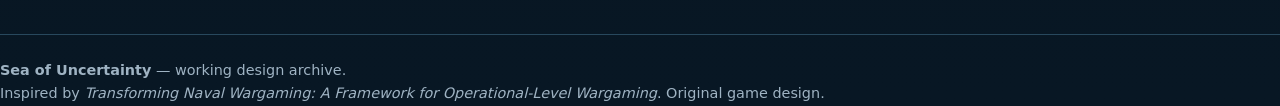
==== commit 88079c8d: "Update SoU Rules" ====
--- a/docs/rules/SeaOfUncertainty/01_design_constitution.html
+++ b/docs/rules/SeaOfUncertainty/01_design_constitution.html
@@ -1,103 +1,29 @@
-<!doctype html><html lang="en"><head><meta charset="utf-8"><meta name="viewport" content="width=device-width,initial-scale=1">
-<title>Sea of Uncertainty — Design Constitution</title><link rel="stylesheet" href="styles.css"></head><body>
-<div class="site-nav"><div class="inner">
-  <div class="brand">Sea of Uncertainty</div>
-  <div class="navlinks">
-    <a href="index.html">Home</a>
-    <a href="01_design_constitution.html">Design Constitution</a>
-    <a href="02_prototype_rules_v0_4.html">Prototype Rules</a>
-    <a href="03_player_aid.html">Player Aid</a>
-    <a href="04_design_notes.html">Design Notes</a>
-  </div>
-</div></div>
-<main class="wrap">
-<section class="hero"><span class="kicker">Design Constitution • v0.2</span><h1>Design Constitution</h1>
-<p class="subtitle">The rules that govern the rules. Every mechanic must serve the same game: approachable operational naval warfare with high agency, meaningful risk/reward, and uncertainty that reflects player decisions rather than replacing them.</p></section>
-
-<h2>1. Agency Before Procedure</h2>
-<p>Every major phase must present at least one meaningful player choice. If a phase exists only to maintain the simulation, merge it, simplify it, or automate it.</p>
-
-<h2>2. Playable Verbs Before Theory</h2>
-<p>The player experiences the game through a concise action menu: <strong>Move, Search, Strike, Patrol / Screen, Support, Recover, Replenish, and Hold</strong>. Command, information, friction, entropy, and synchronization must change the meaning or consequences of those verbs rather than becoming detached mini-games.</p>
-
-<h2>3. Detail Must Create Decisions</h2>
-<p>Keep detail when it changes player behavior. Remove detail that exists only to prove fidelity. Range, signature, endurance, sensor posture, weapon commitment, and readiness matter because they alter choices. Decorative sub-ratings do not.</p>
-
-<h2>4. Every Strong Option Carries Cost</h2>
-<div class="callout good"><strong>Design test:</strong> If an option is powerful and almost always correct, it is probably missing a price.</div>
-<table><thead><tr><th>Choice</th><th>Reward</th><th>Risk / Cost</th></tr></thead><tbody>
-<tr><td>High-Tempo movement</td><td>Arrive sooner</td><td>Higher signature, endurance use, friction</td></tr>
-<tr><td>Active search</td><td>Better detection</td><td>Greater exposure</td></tr>
-<tr><td>Strike now</td><td>Seize tempo</td><td>Worse targeting / weaker coordination</td></tr>
-<tr><td>Synchronize</td><td>Overwhelm reaction</td><td>Delay, stale intel, coordination risk</td></tr>
-<tr><td>Push through friction</td><td>Preserve timing</td><td>Command strain</td></tr>
-<tr><td>Recover</td><td>Restore effectiveness</td><td>Surrender tempo</td></tr>
-</tbody></table>
-
-<h2>5. Luck Reflects Decisions</h2>
-<p>Players should construct the likely result range before a die is rolled. Randomness determines the exact expression of uncertainty inside that range. The dice do not decide whether the plan mattered.</p>
-<div class="quote">A player should say, “I accepted a risky shot with stale targeting and it failed,” not “the dice decided the game.”</div>
-
-<h2>6. Physical Warfare Remains Tangible</h2>
-<p>The theory may shape the game, but it may never erase the game. Players still maneuver formations, establish patrol lines, manage sensor posture, launch strikes, defend against incoming weapons, expend ammunition, take damage, and fight for geographic objectives.</p>
-
-<h2>7. Time Is a Resource</h2>
-<p>Actions consume operational time. Friction primarily changes time. Waiting can improve preparation but surrender initiative. Synchronization is valuable because effects arriving inside the opponent’s reaction window behave differently from the same effects arriving separately.</p>
-
-<h2>8. Information Is Imperfect, Stale, and Contestable</h2>
-<p>Detection does not permanently reveal the enemy. Contacts possess location certainty, identity certainty, and age. Search improves knowledge but can expose the searcher. Deception succeeds when it causes the opponent to move, wait, expend attention, or fire at the wrong problem.</p>
-
-<h2>9. Command Attention Is Finite</h2>
-<p>Routine execution should not consume command attention. Changing missions, forcing timing, focusing intelligence, and coordinating complex operations should. Command is represented as limited attention and staff capacity, not a generic mana pool.</p>
-
-<h2>10. Entropy Is a Core System — But Never a Generic Morale Track</h2>
-<p><strong>Entropy</strong> represents the portion of a formation’s physical potential that is temporarily unavailable for effective use because friction, disruption, destruction, exhaustion, uncertainty, and command problems interfere with execution.</p>
-<p>Entropy must always have visible causes. In v0.4, those causes are tracked through the three source boxes <strong>Friction, Disruption, and Destruction</strong>. A player should be able to look at a formation and understand <em>why</em> it is losing effectiveness.</p>
-<table><thead><tr><th>Entropy Source</th><th>Typical Cause</th><th>Direct Effect in v0.4</th></tr></thead><tbody>
-<tr><td>Friction</td><td>High tempo, difficult coordination, rapid retasking, extended operations</td><td>+1 Time after complex Actions</td></tr>
-<tr><td>Disruption</td><td>EW, cyber, deception, broken command links</td><td>−1 Search and synchronization effectiveness</td></tr>
-<tr><td>Destruction</td><td>Heavy physical damage</td><td>−1 offensive capability</td></tr>
-</tbody></table>
-<p>The player does not remove a generic entropy point. The player removes an eligible source by addressing its cause: pause and reorganize, restore communications, recover from disruption, replenish, or accept the disorder and keep pressing. Destruction normally requires repair rather than ordinary Recovery.</p>
-
-<h2>11. Cohesion Is the Visible Summary of Entropy</h2>
-<p>Formation <strong>Cohesion</strong> is the concise execution-state summary produced by Entropy. In v0.4, two marked Entropy sources make a Formation <strong>Disrupted</strong>; all three make it <strong>Disorganized</strong>. Each state must still be traceable to concrete causes.</p>
-<div class="callout"><strong>Relationship:</strong> Physical Capability = what the formation could theoretically do. Entropy = how much of that capability is currently unavailable. Cohesion = the visible summary of that operational condition.</div>
-
-<h2>12. One Mechanical Language</h2>
-<p>Every rule should alter one or more of these core variables:</p>
-<div class="grid">
-<div class="card"><h3>Time</h3><p>When can this force act?</p></div>
-<div class="card"><h3>Position</h3><p>Where is it, and what can it influence?</p></div>
-<div class="card"><h3>Information</h3><p>What does the player think is true?</p></div>
-<div class="card"><h3>Command</h3><p>What can headquarters change or coordinate?</p></div>
-<div class="card"><h3>Entropy / Cohesion</h3><p>How much capability is unavailable, and how effectively can the formation execute?</p></div>
-<div class="card"><h3>Physical Capability</h3><p>What can the force actually do?</p></div>
-</div>
-
-<h2>13. The Sequence of Play Teaches the Game</h2>
-<p>A new player should be able to follow the <strong>10-step Sequence of Play</strong> and understand what choices are available without memorizing the entire rulebook. The player aid should repeatedly answer: what do I know, what can I do, what do I risk, and when can I act again?</p>
-
-<h2>14. Layers of Mastery</h2>
-<p>First game: move, search, shoot, defend. Fifth game: signatures, readiness, endurance, reserves, and weapon conservation. Fifteenth game: tempo, deception, command workload, synchronization, and manipulating the enemy’s picture. Same rules — deeper understanding.</p>
-
-<h2>15. Operational Skill, Not Stat Optimization</h2>
-<p>The best player should win primarily by managing uncertainty, position, attention, timing, delegation, risk, and synchronization better than the opponent — while still understanding the capabilities of the forces at sea.</p>
-
-<h2>Rule-Adoption Test</h2>
-<ol>
-<li>Does the player make a choice?</li>
-<li>Are there genuine alternatives?</li>
-<li>Is there tangible risk and reward?</li>
-<li>Does the rule interact with the existing system?</li>
-<li>Does it increase meaningful play more than bookkeeping?</li>
-</ol>
-<div class="callout warn"><strong>Default verdict:</strong> a rule that fails two of these tests does not enter the game.</div>
-
-<footer>
-  <strong>Sea of Uncertainty</strong> — working design archive.<br>
-  Inspired by the design framework in <em>Transforming Naval Wargaming: A Framework for Operational-Level Wargaming</em>
-  (Peter P. Perla, Michael C. Markowitz, Christopher A. Weuve, Stephen Downes-Martin, Michael Martin, and Paul V. Vebber).
-  This is an original game design, not a reconstruction of <em>Road to Baghdad</em>.
-</footer>
-</main></body></html>+<!doctype html><html><head><meta charset="utf-8"><meta name="viewport" content="width=device-width,initial-scale=1"><title>Sea of Uncertainty — Design Constitution v0.3</title><link rel="stylesheet" href="styles.css"></head><body><div class="site-nav"><div class="inner">
+<div class="brand"><strong>Sea of Uncertainty</strong></div>
+<div class="navlinks">
+<a href="index.html">Home</a>
+<a href="01_design_constitution.html">Design Constitution</a>
+<a href="02_prototype_rules_v0_5.html">Prototype Rules</a>
+<a href="03_player_aid.html">Player Aid</a>
+<a href="04_design_notes.html">Design Notes</a>
+</div></div></div><main>
+<section class="hero"><span class="kicker">Design Constitution • v0.3</span><h1>Design Constitution</h1><p>The rules that govern the rules. This document protects the intended player experience while the system grows in detail.</p><div class="quote">Theory should shape the pressure around the player's decisions — never replace the player's decisions.</div></section>
+<h2>1. Agency Before Procedure</h2><p>Every major rules section must create a decision. If a player is only maintaining markers, processing arithmetic, or consulting a table without choosing among meaningful alternatives, compress or automate the procedure.</p>
+<h2>2. Playable Verbs Before Theory</h2><p>The game is experienced through <strong>Move, Search, Strike, Patrol / Screen, Support, Recover, Replenish, Hold.</strong> Command, information, friction, entropy, synchronization, deception, and logistics must modify those verbs rather than become separate mini-games.</p>
+<table><tr><th>Verb</th><th>Main Decision</th></tr><tr><td>Move</td><td>Where must I be, and how much exposure will I accept?</td></tr><tr><td>Search</td><td>How much concealment or command attention will I trade for information?</td></tr><tr><td>Strike</td><td>Attack now, wait, synchronize, or conserve?</td></tr><tr><td>Patrol / Screen</td><td>What space or asset must I control before the enemy acts?</td></tr><tr><td>Support</td><td>Where can I improve another action enough to matter?</td></tr><tr><td>Recover</td><td>Is restoring effectiveness worth yielding tempo?</td></tr><tr><td>Replenish</td><td>When do I leave the fight to restore staying power?</td></tr><tr><td>Hold</td><td>When is patience more valuable than activity?</td></tr></table>
+<h2>3. Detail Must Create Decisions</h2><p>Keep detail when it changes player behavior. Useful detail includes range, signature, search posture, strike capacity, reaction posture, Endurance, command load, weapon commitment, synchronization timing, damage, and readiness. Be suspicious of detail that only proves fidelity.</p>
+<h2>4. Every Strong Option Carries Cost</h2><table><tr><th>Choice</th><th>Reward</th><th>Cost</th></tr><tr><td>High Tempo</td><td>Position sooner</td><td>Signature / Friction / Endurance</td></tr><tr><td>Active Search</td><td>Better detection</td><td>Exposure</td></tr><tr><td>Focused Search</td><td>Best local information</td><td>Command Slot</td></tr><tr><td>Strike Now</td><td>Tempo</td><td>Weaker targeting / coordination</td></tr><tr><td>Synchronize</td><td>Compress reaction</td><td>Delay / stale intel / coordination risk</td></tr><tr><td>Heavy Salvo</td><td>Higher penetration</td><td>Weapon depletion</td></tr><tr><td>Push Through</td><td>Preserve schedule</td><td>Command strain</td></tr><tr><td>Recover</td><td>Restore capability</td><td>Yield initiative</td></tr></table>
+<h2>5. Luck Reflects Decisions</h2><p>The player should understand why an action is Poor, Even, Favorable, or Dominant before rolling. Dice determine where reality lands inside the decision-created band.</p>
+<h2>6. Physical Warfare Remains Tangible</h2><p>Players maneuver task forces, establish screens, push submarines through chokepoints, launch strikes, defend, expend weapons, take damage, and fight over geography.</p>
+<h2>7. Time Is a Resource</h2><p>Every Formation has a Ready Time. Actions, Friction, Recovery, Replenishment, and Synchronization alter when it may act again. The player should always care what the enemy can do before then.</p>
+<h2>8. Information Is Imperfect, Stale, and Contestable</h2><p>Contacts track Location, Identity, and Age. Detection never permanently solves the information problem. Deception matters when it causes physical misallocation.</p>
+<h2>9. Command Attention Is Finite</h2><p>Routine execution follows standing Missions. Command Slots are used for focused search, immediate retasking, synchronization, pushing through friction, restoring command, or forcing difficult action.</p>
+<h2>10. Entropy Is Core — Never Generic Morale</h2><p>Entropy is capability that still exists physically but is temporarily unavailable.</p><table><tr><th>Source</th><th>Cause</th><th>Effect</th></tr><tr><td>Friction</td><td>High tempo / churn / complexity</td><td>Longer action cycle</td></tr><tr><td>Disruption</td><td>EW / cyber / deception / command interruption</td><td>Poorer search / synchronization</td></tr><tr><td>Destruction</td><td>Heavy damage</td><td>Reduced offensive capability</td></tr></table>
+<h2>11. Cohesion Summarizes Entropy</h2><p>Two sources = Disrupted. Three = Disorganized. The summary state says how well the Formation functions; the source boxes say why.</p>
+<h2>12. One Mechanical Language</h2><p>Every subsystem should change one or more of: <strong>Time, Position, Information, Command, Entropy, Physical Capability.</strong></p>
+<h2>13. The Sequence Teaches the Game</h2><p>A new player should be able to follow the 10-step Sequence and answer: What do I know? What can I do? What is the reward? What is the risk? When can I act again?</p>
+<h2>14. Layers of Mastery</h2><p>First game: Move, Search, Shoot, Defend. Fifth game: Signature, Reaction, Endurance, weapon conservation. Fifteenth game: Tempo, deception, command workload, synchronization, mission discipline.</p>
+<h2>15. Operational Skill, Not Stat Optimization</h2><p>The better player should win mainly by managing uncertainty, timing, position, commitment, and risk.</p>
+<h2>16. Playtesting Is Part of the Design</h2><p>Record obvious choices, repeated rule lookups, inactive-player downtime, unfair-feeling die results, unused actions, dominant actions, and outcomes players cannot explain.</p>
+<footer><strong>Sea of Uncertainty</strong> — working design archive.<br>
+Inspired by <em>Transforming Naval Wargaming: A Framework for Operational-Level Wargaming</em>. Original game design.</footer></main></body></html>
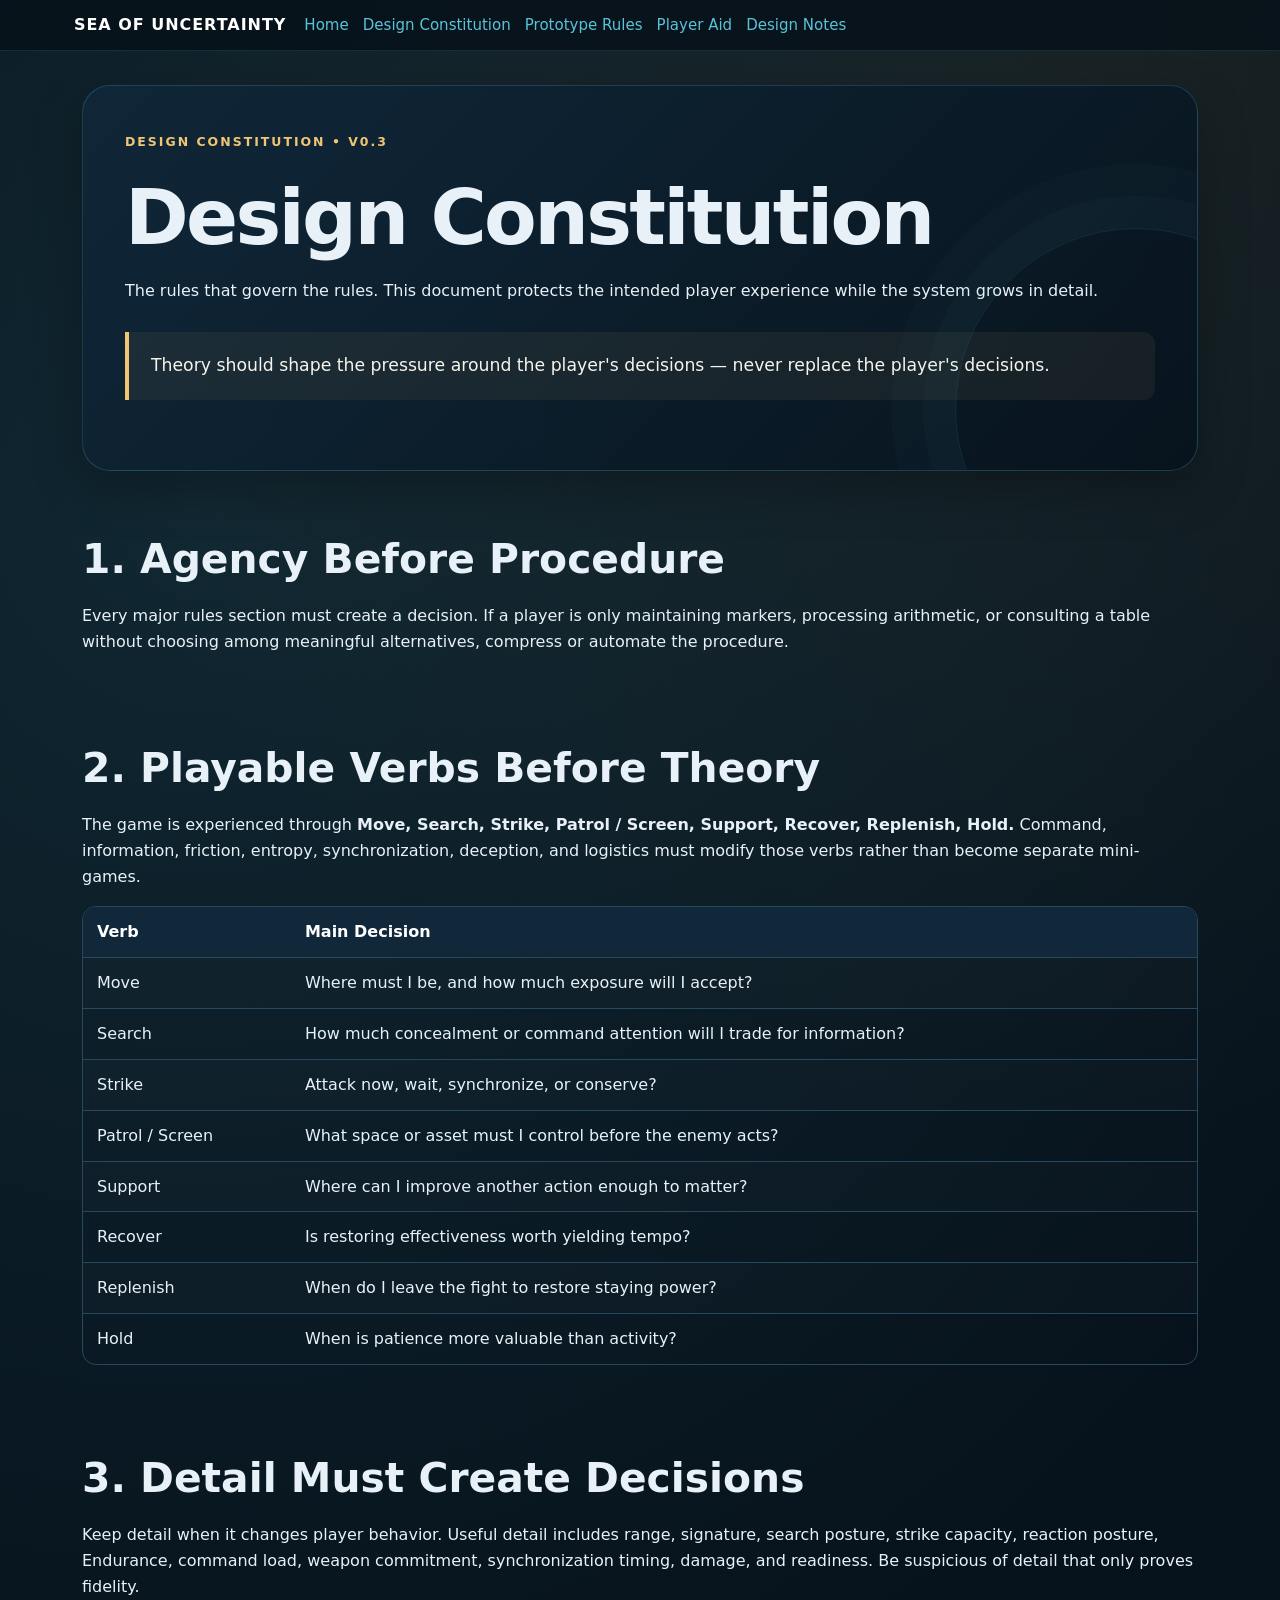
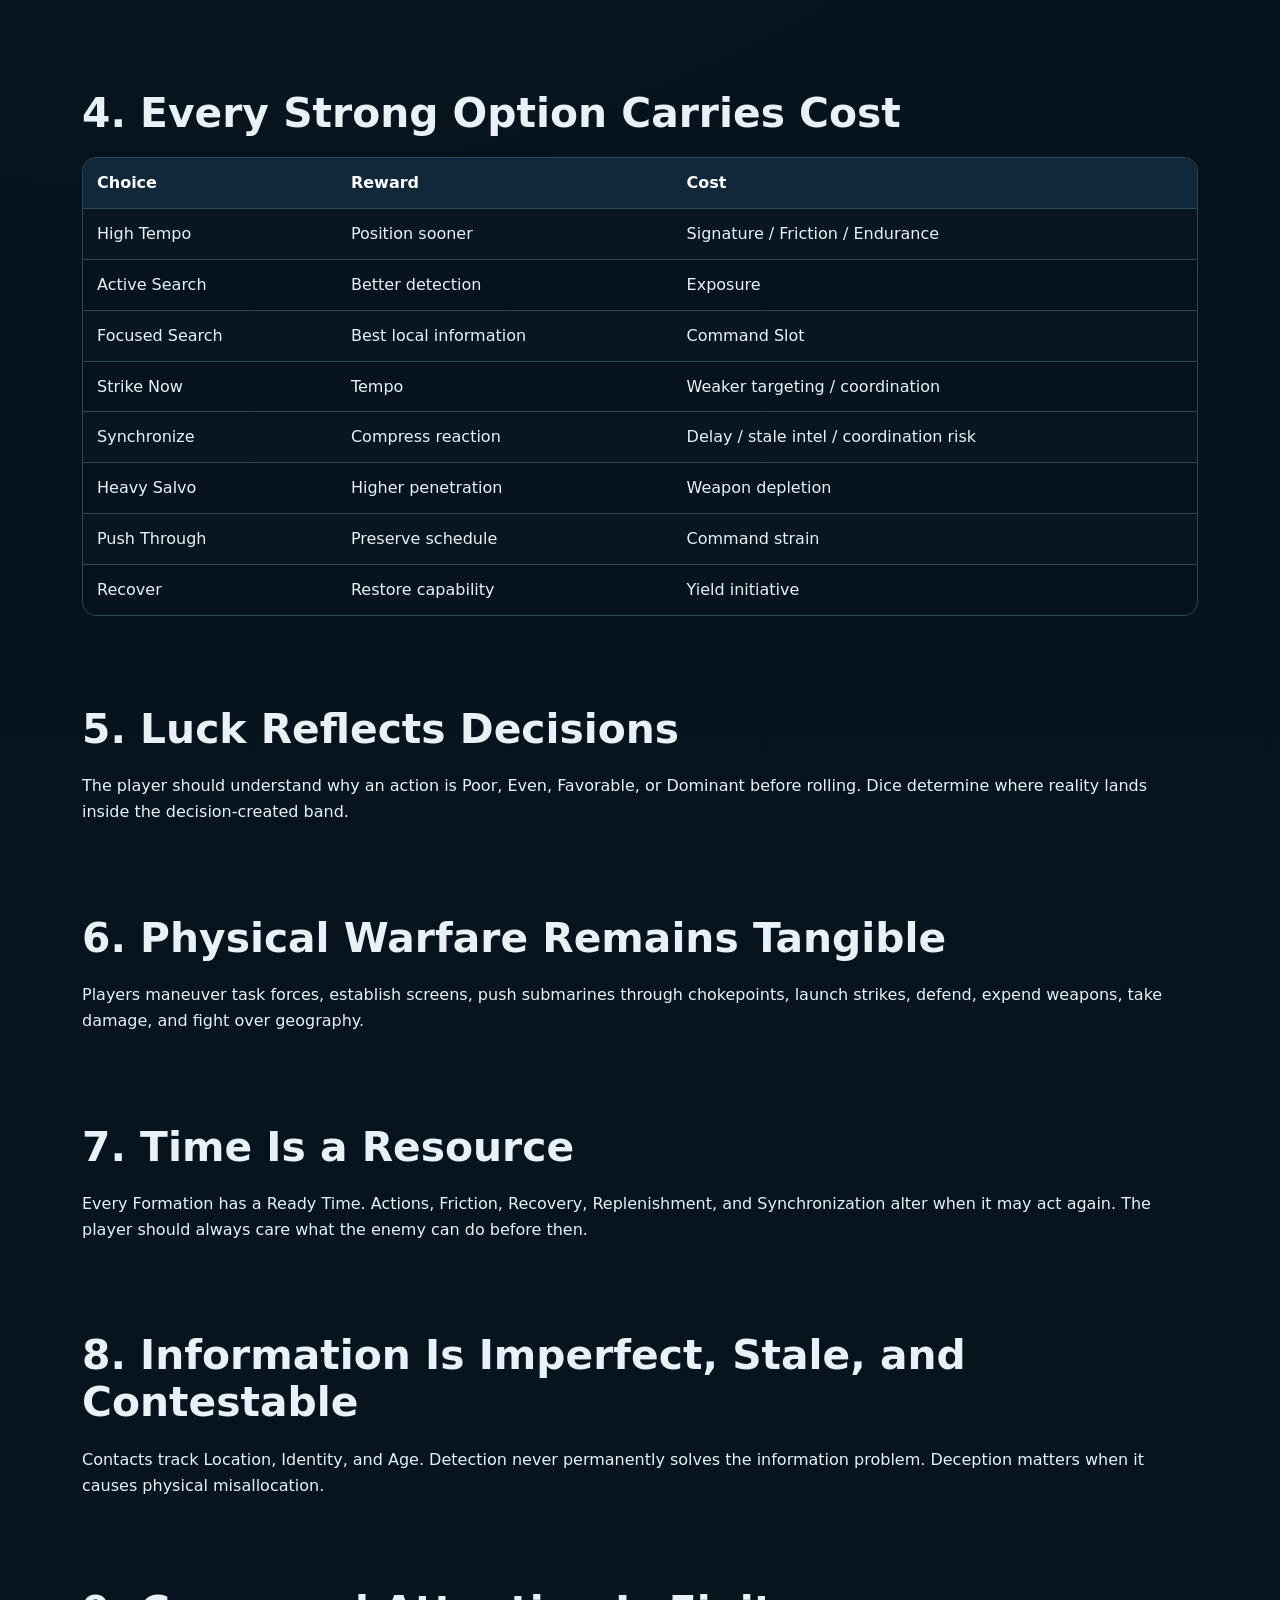
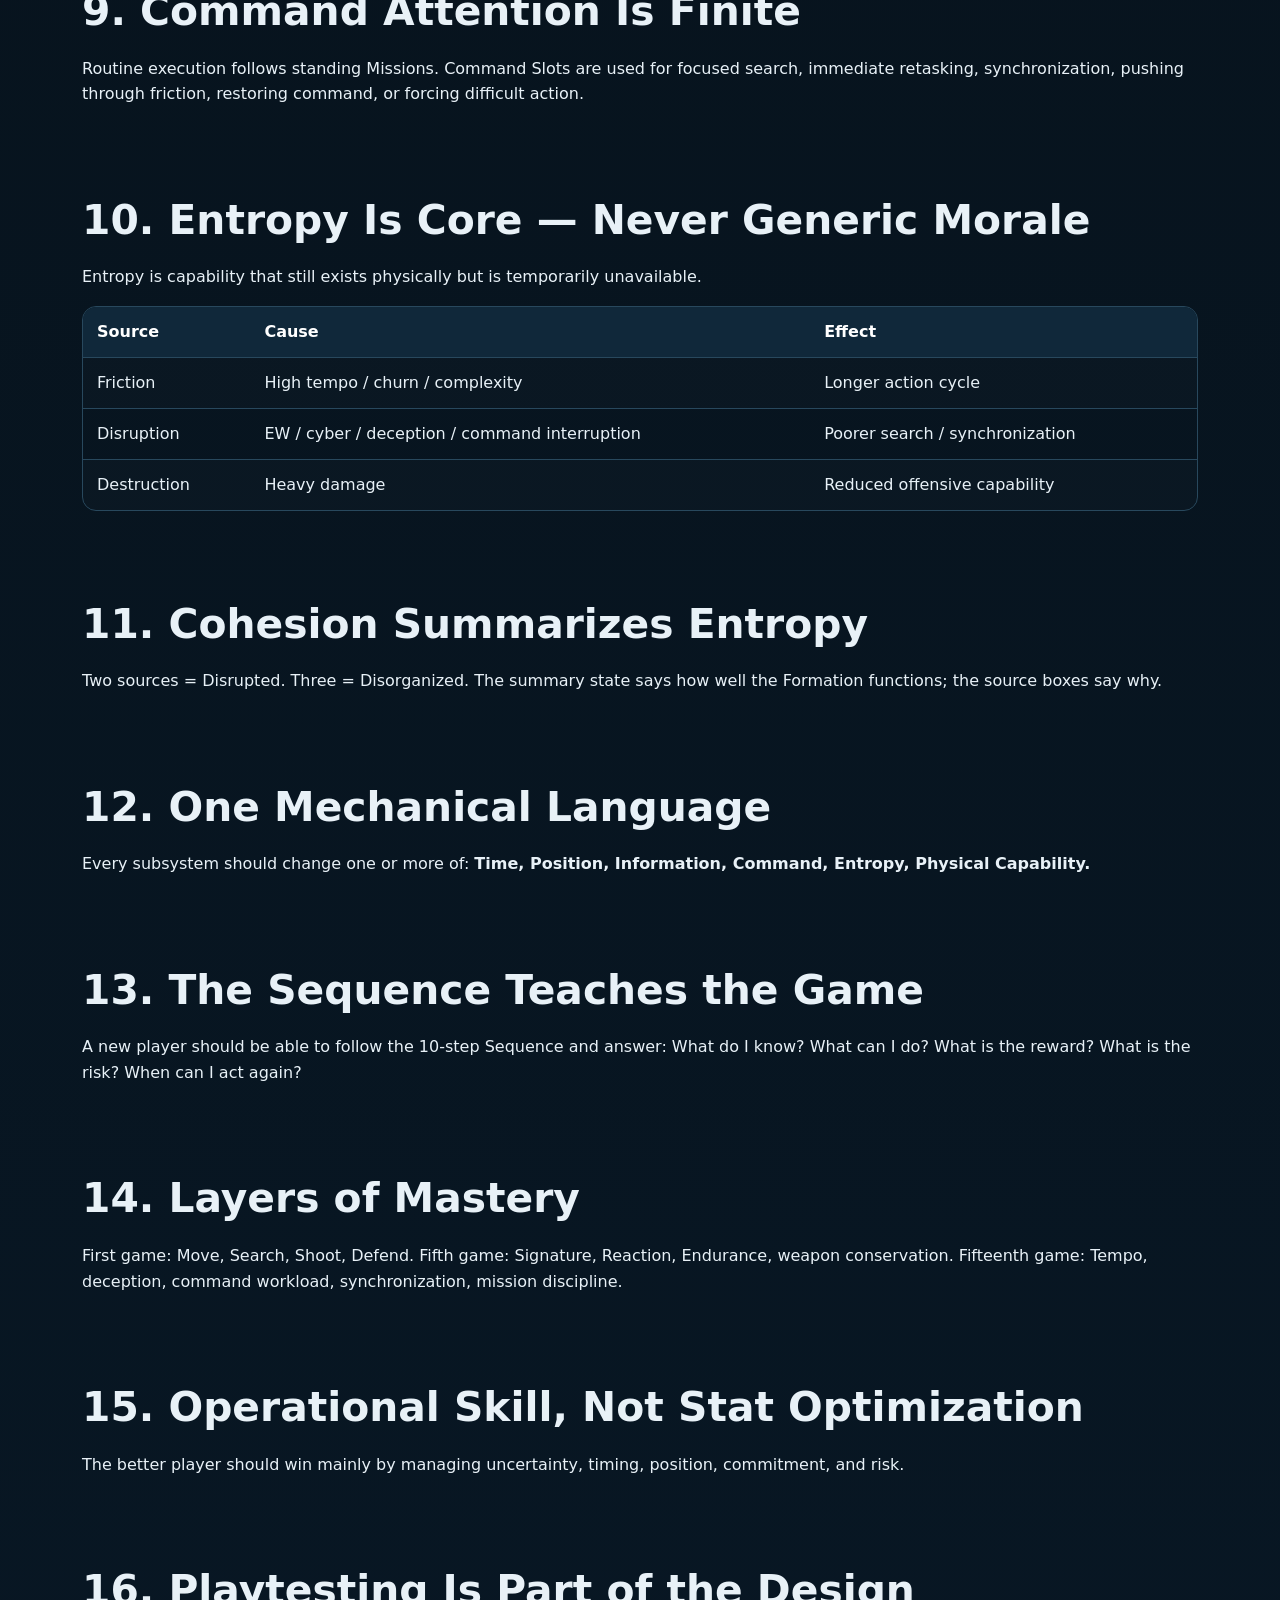
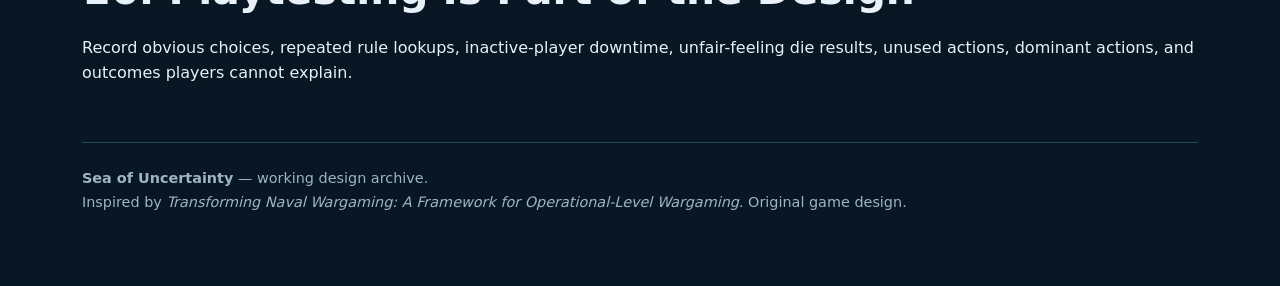
==== commit 7ccd8404: "Upload rules fixes." ====
--- a/docs/rules/SeaOfUncertainty/01_design_constitution.html
+++ b/docs/rules/SeaOfUncertainty/01_design_constitution.html
@@ -6,7 +6,7 @@
 <a href="02_prototype_rules_v0_5.html">Prototype Rules</a>
 <a href="03_player_aid.html">Player Aid</a>
 <a href="04_design_notes.html">Design Notes</a>
-</div></div></div><main>
+</div></div></div><main class="wrap">
 <section class="hero"><span class="kicker">Design Constitution • v0.3</span><h1>Design Constitution</h1><p>The rules that govern the rules. This document protects the intended player experience while the system grows in detail.</p><div class="quote">Theory should shape the pressure around the player's decisions — never replace the player's decisions.</div></section>
 <h2>1. Agency Before Procedure</h2><p>Every major rules section must create a decision. If a player is only maintaining markers, processing arithmetic, or consulting a table without choosing among meaningful alternatives, compress or automate the procedure.</p>
 <h2>2. Playable Verbs Before Theory</h2><p>The game is experienced through <strong>Move, Search, Strike, Patrol / Screen, Support, Recover, Replenish, Hold.</strong> Command, information, friction, entropy, synchronization, deception, and logistics must modify those verbs rather than become separate mini-games.</p>
--- a/docs/rules/SeaOfUncertainty/styles.css
+++ b/docs/rules/SeaOfUncertainty/styles.css
@@ -27,7 +27,7 @@
 }
 a{color:var(--accent);text-decoration:none}
 a:hover{text-decoration:underline}
-.wrap{max-width:1180px;margin:0 auto;padding:34px 24px 72px}
+.wrap{max-width:1180px;margin:0 auto;padding:34px 32px 72px}
 .site-nav{
   position:sticky;top:0;z-index:10;
   backdrop-filter:blur(16px);
@@ -152,3 +152,6 @@
   a{color:#111}
   .quote{background:#f6f6f6;color:#111}
 }
+
+main.wrap > h2:first-of-type{margin-top:1.6em}
+main.wrap > .callout:first-of-type{margin-top:1.25rem}
